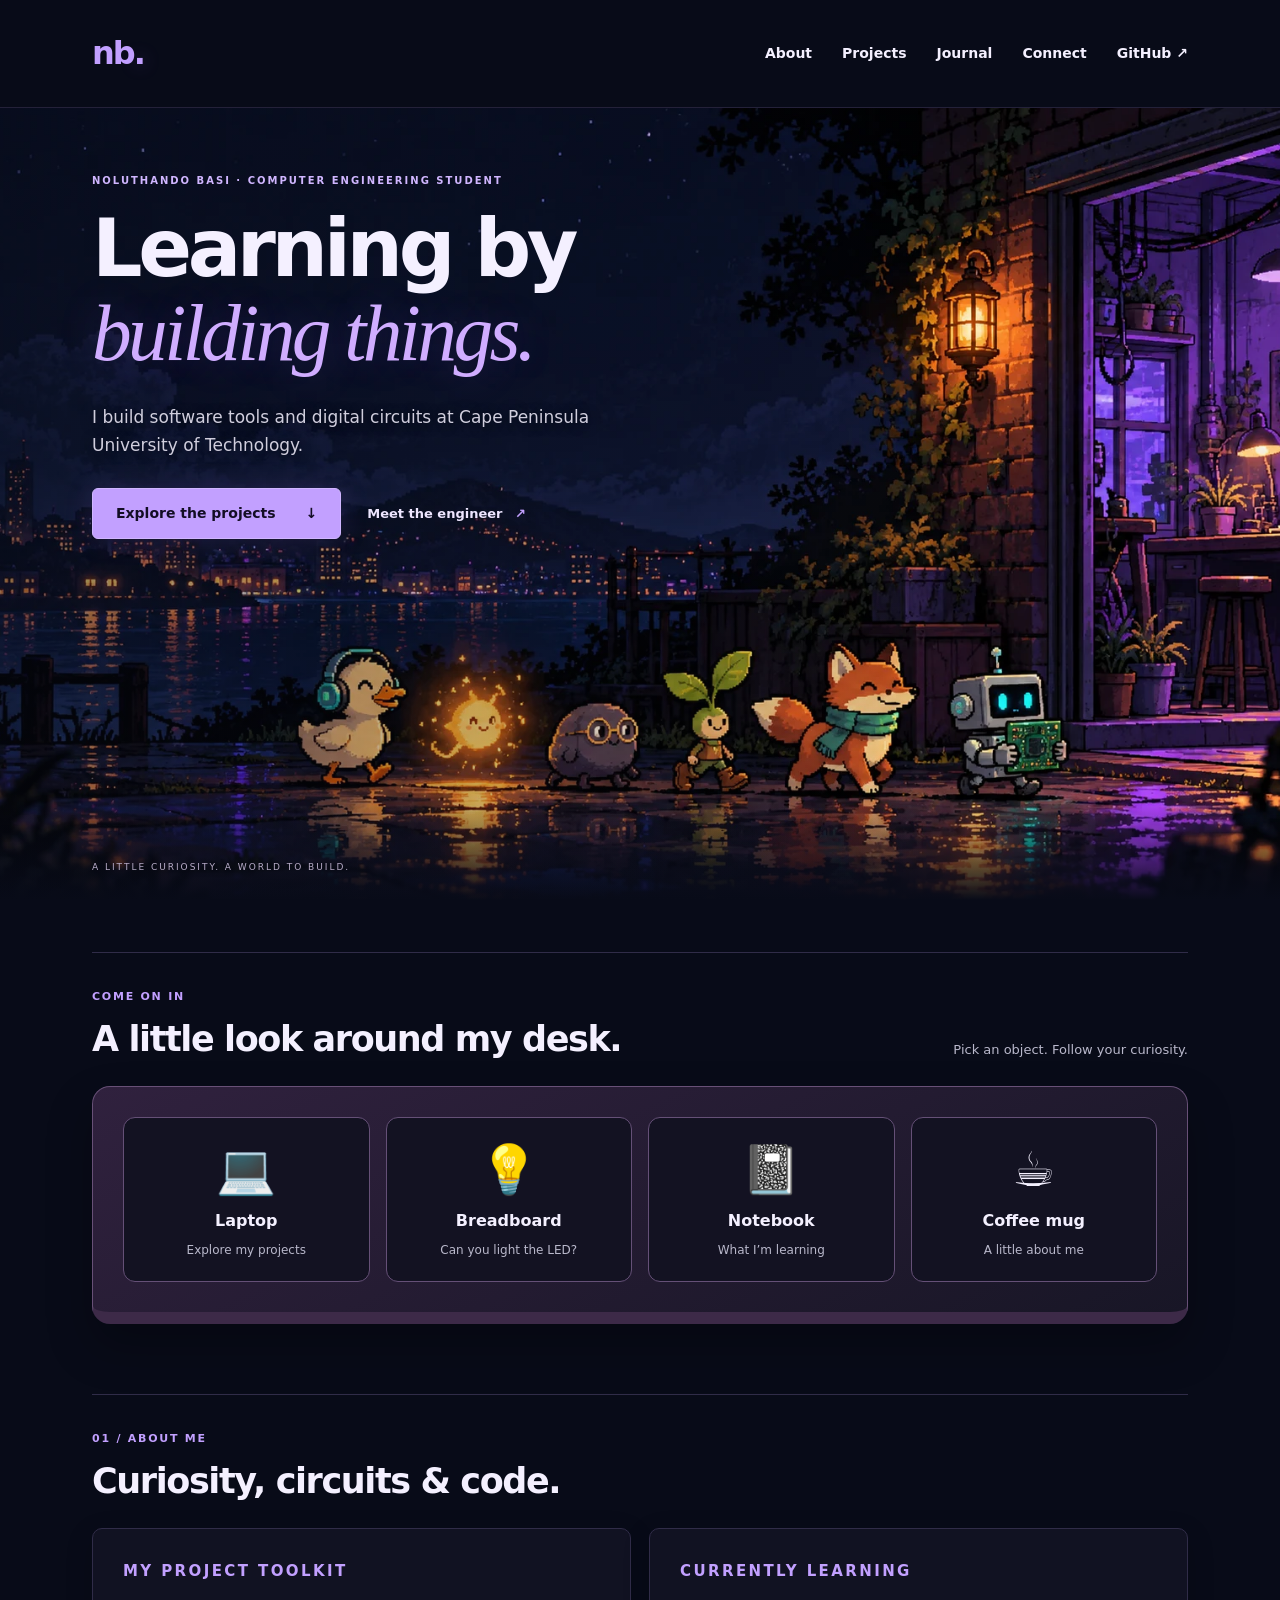
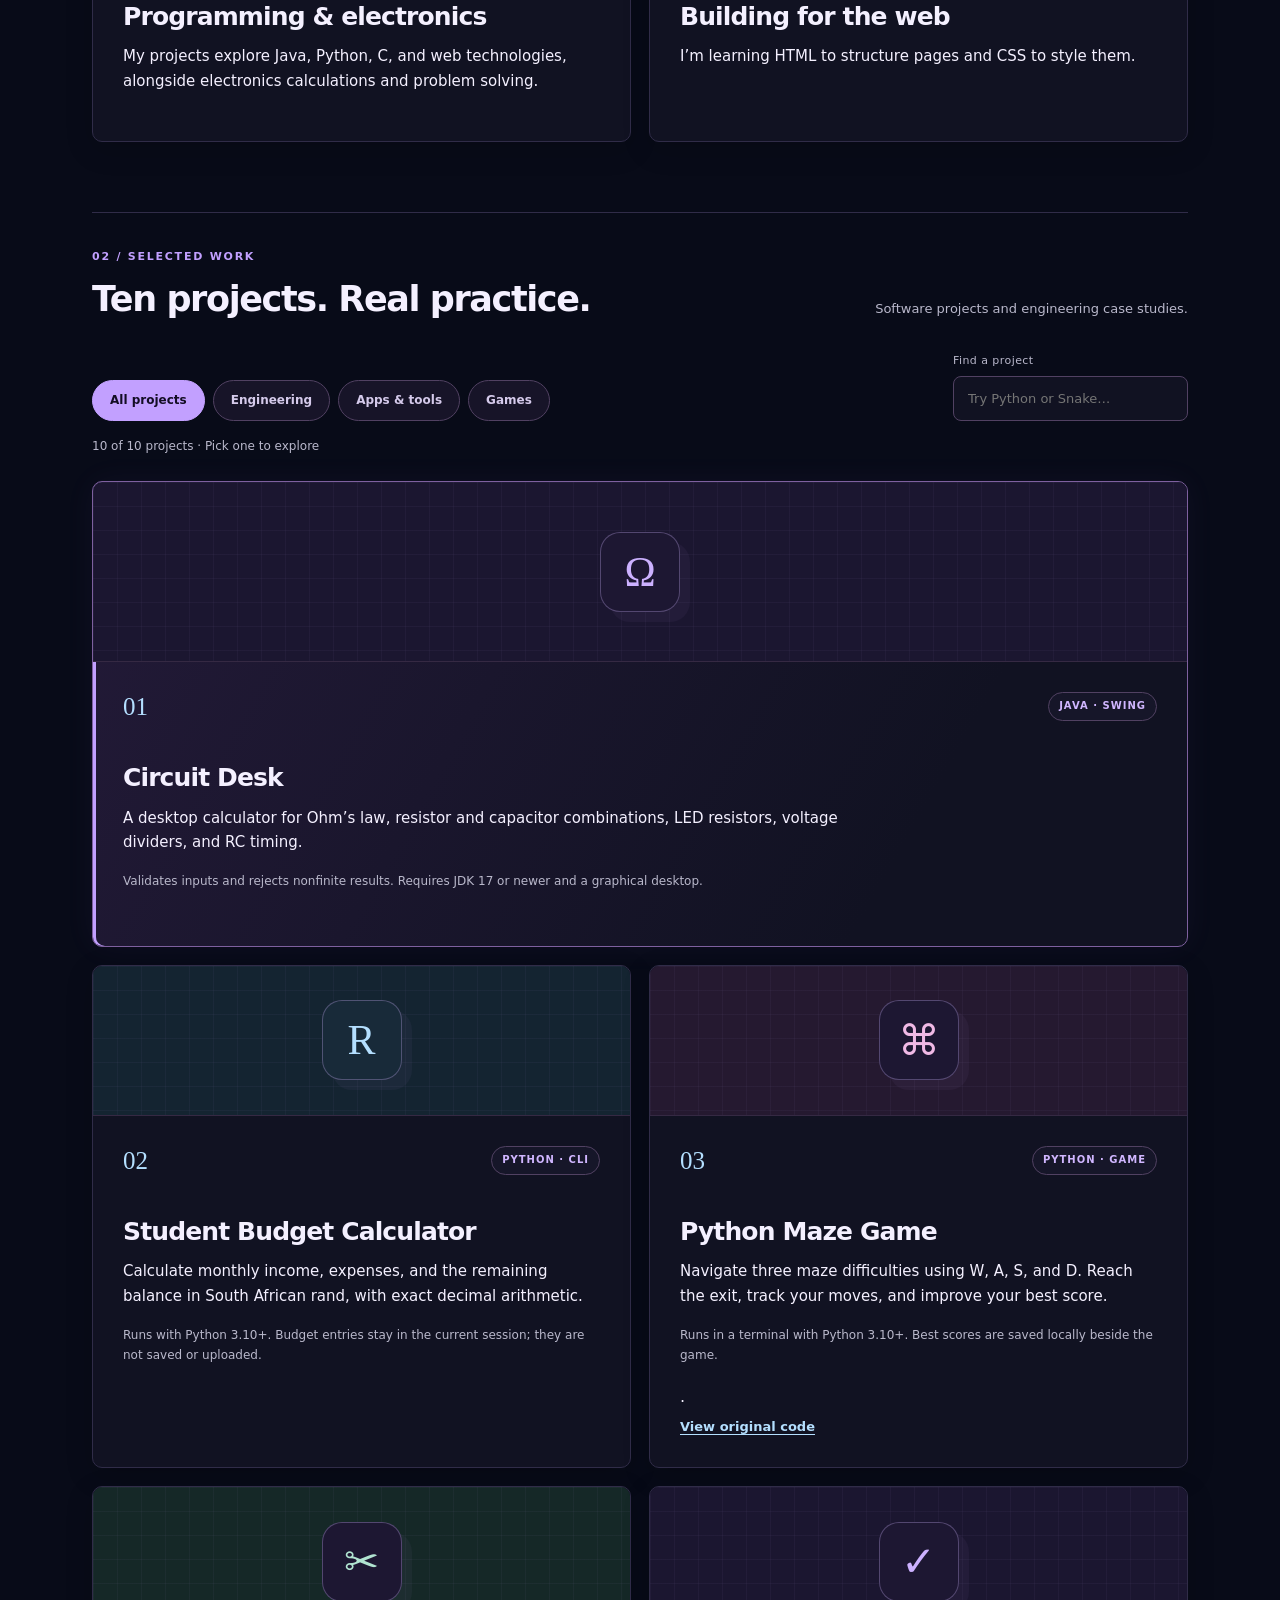
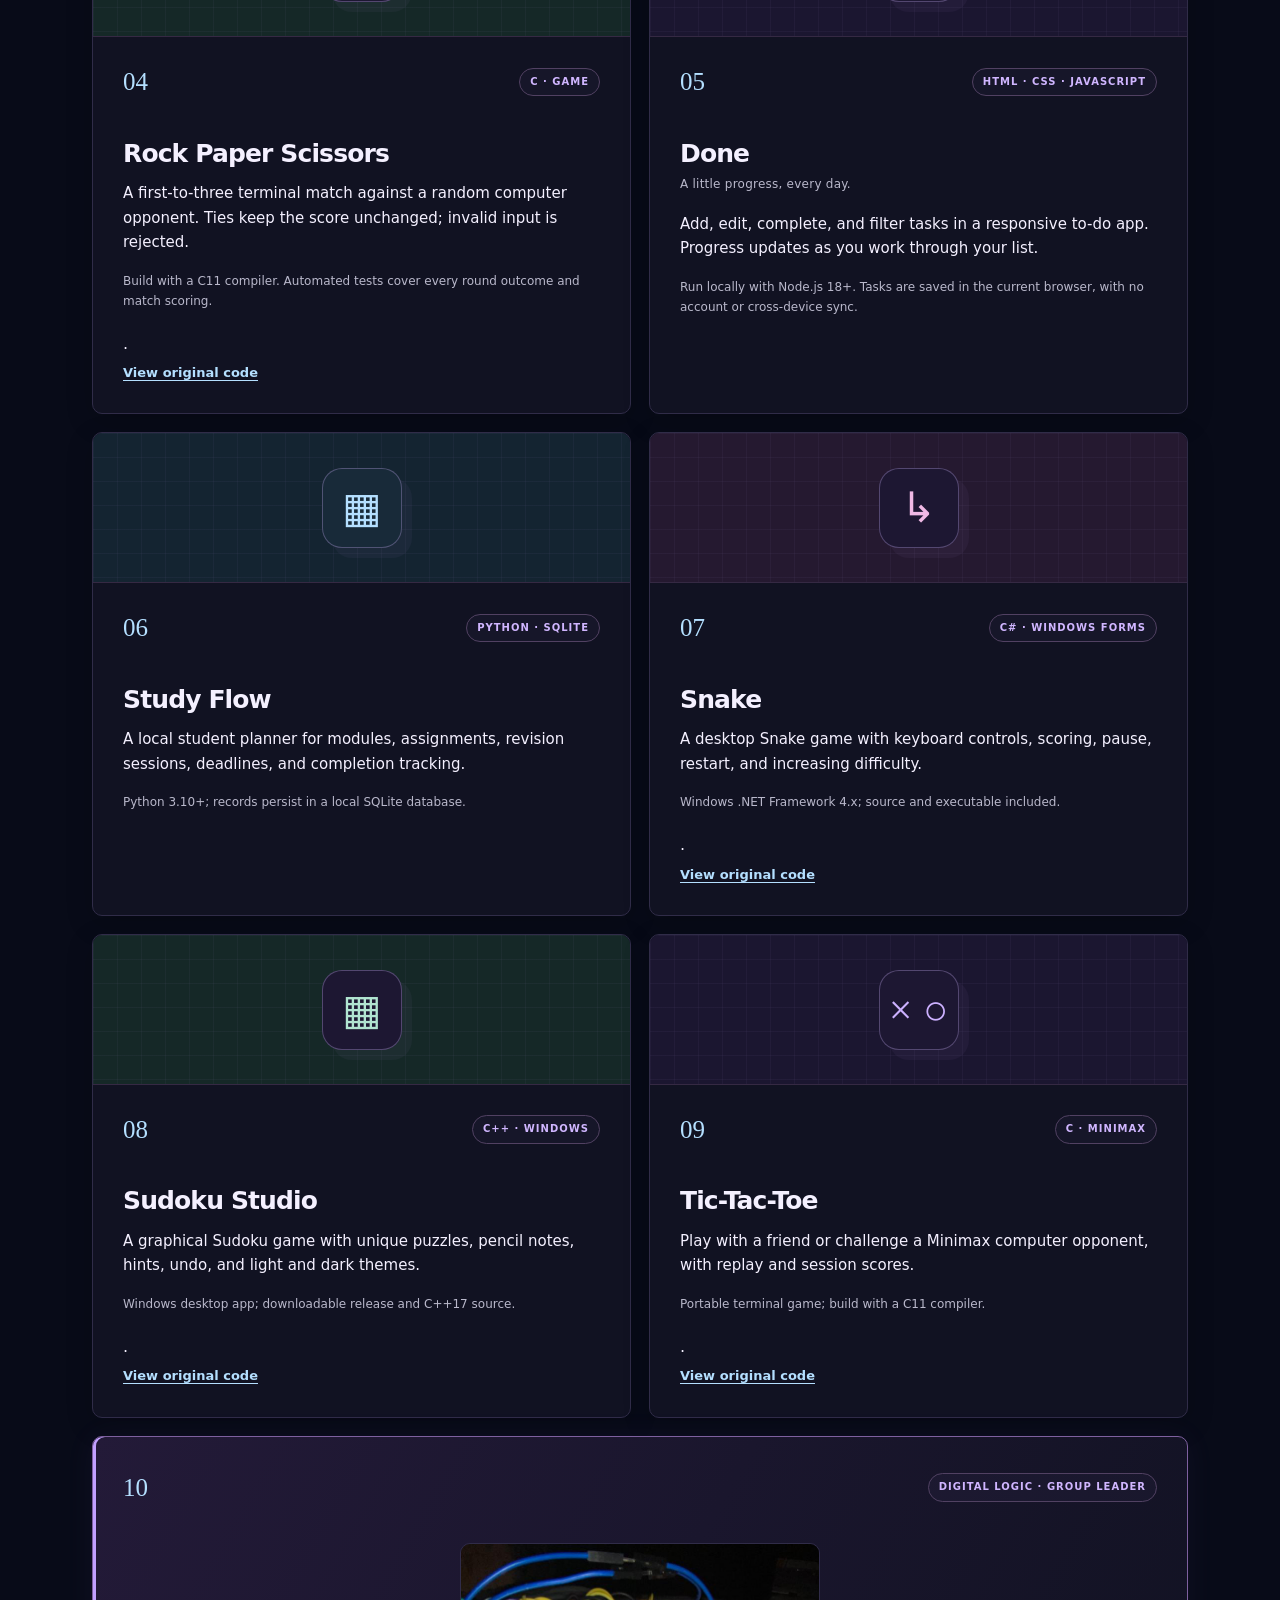
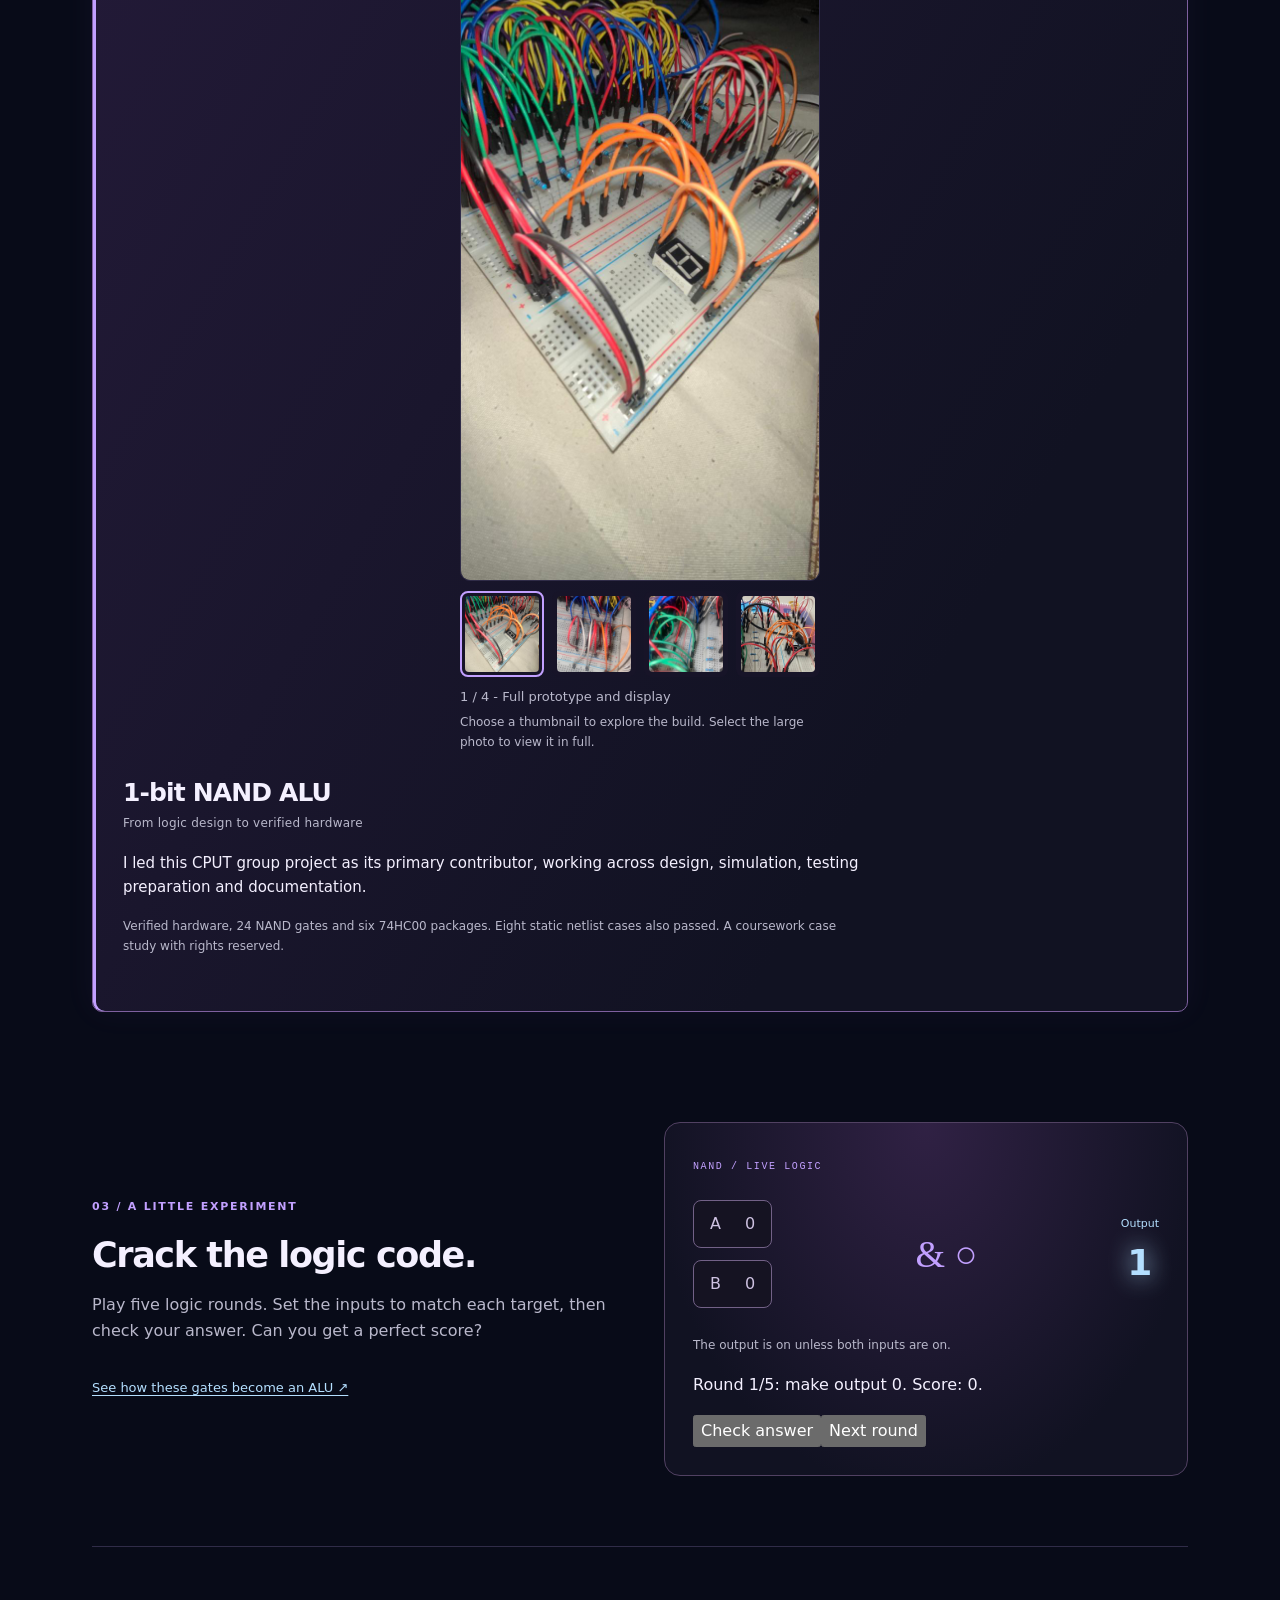
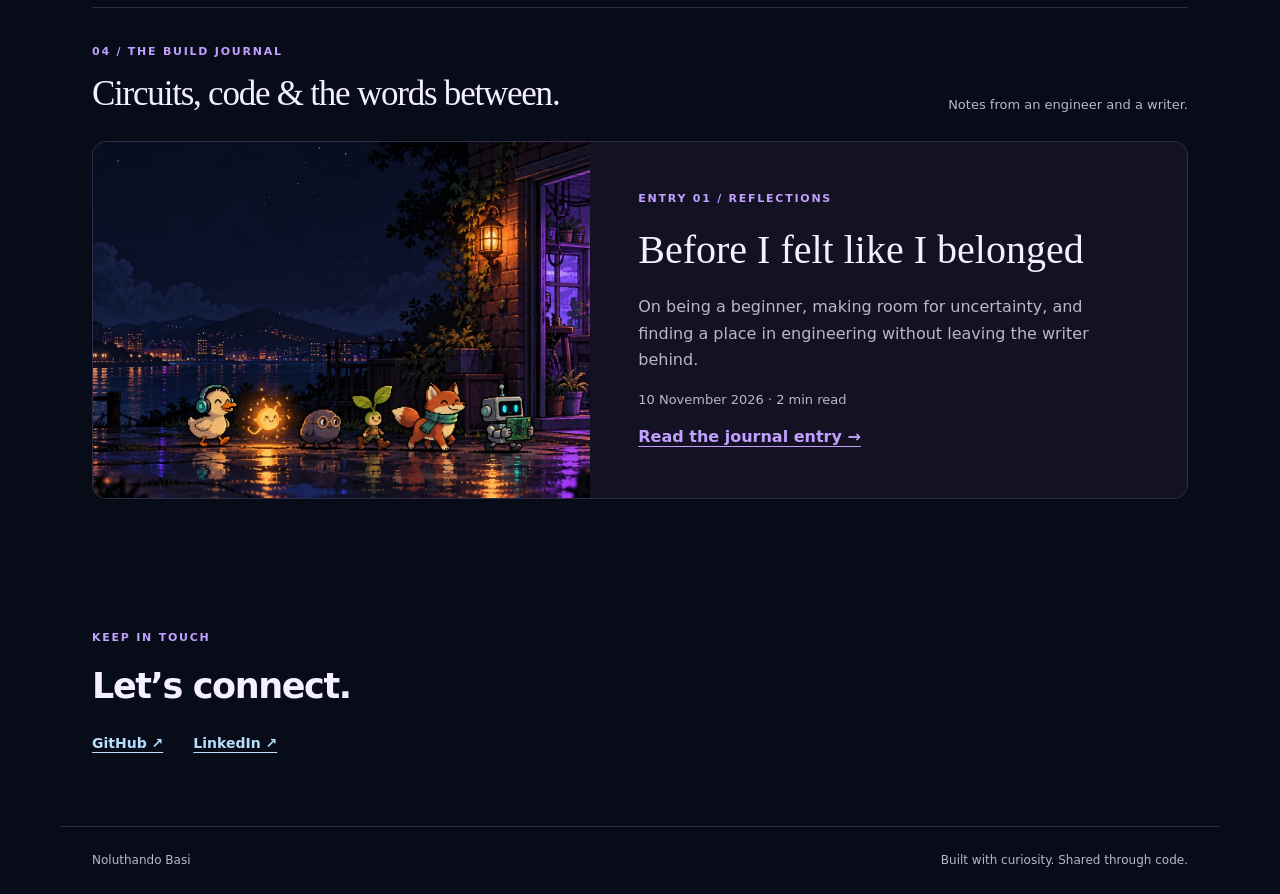
==== index.html @ d43827c0 "Add Google Search Console verification Added Google site verification meta tag for SEO." ====
<!doctype html>
<html lang="en">
<head>
  <meta name="google-site-verification" content="oSoXep8ZsE5KbeqKewen5kxkmQtbWNRojHRp8FeKR5E" />
  <meta charset="utf-8">
  <meta name="viewport" content="width=device-width, initial-scale=1">
  <meta name="description" content="Explore Noluthando Basi's portfolio: a Computer Engineering student at CPUT building practical software, interactive apps, and thoughtful digital experiences.">
  <title>Noluthando Basi | Software Development &amp; Design</title>
  <link rel="stylesheet" href="styles.css?v=purple-brand-2">
  <link rel="stylesheet" href="home.css?v=pixel-night-1">
  <link rel="stylesheet" href="interactive.css?v=1">
  <script src="interactive.js?v=3" defer></script>
  <meta name="theme-color" content="#080b18">
  <link rel="canonical" href="https://zulubarbie.github.io/">
  <meta property="og:title" content="Noluthando Basi | Software Development &amp; Design">
  <meta property="og:description" content="Computer Engineering student at CPUT exploring software development and design through practical apps and interactive projects.">
  <meta property="og:type" content="website">
  <meta property="og:url" content="https://zulubarbie.github.io/">
  <style>nav{flex-wrap:wrap;justify-content:flex-end}.masthead{gap:20px}@media(max-width:640px){nav{gap:12px;font-size:12px}}</style>
<link rel="icon" type="image/svg+xml" href="/favicon.svg?v=purple-2">
<link rel="stylesheet" href="gallery.css?v=1">
<script src="gallery.js?v=1" defer></script>
  <style>
    #project-results .card { position: relative; }
    #project-results h3 .project-link { position: static; display: inline; color: inherit; font: inherit; text-decoration: none; margin: 0; padding: 0; }
    #project-results .project-link::after { content: ""; position: absolute; inset: 0; z-index: 1; }
    #project-results .project-link:focus-visible::after { outline: 3px solid currentColor; outline-offset: -3px; }
    #project-results .card :is(button, a:not(.project-link)) { position: relative; z-index: 2; }
  </style>
  <link rel="stylesheet" href="journal.css?v=1">
  <link rel="stylesheet" href="desk.css?v=1">
  <script src="desk.js?v=2" defer></script>
</head>
<body class="night-home">
  <a class="skip-link" href="#projects">Skip to projects</a>
  <header class="wrap masthead">
    <a class="wordmark" href="./" aria-label="Noluthando Basi, home">nb<span>.</span></a>
    <nav aria-label="Main navigation"><a href="#about">About</a><a href="#projects">Projects</a><a href="#journal">Journal</a><a href="#contact">Connect</a><a href="https://github.com/ZuluBarbie">GitHub ↗</a></nav>
  </header>
  <main class="wrap">
    <section class="intro" aria-labelledby="intro-title">
      <img class="night-scene" src="assets/night-workshop.webp" alt="" fetchpriority="high" width="1672" height="941">
      <div class="intro-copy">
      <p class="eyebrow">NOLUTHANDO BASI · COMPUTER ENGINEERING STUDENT</p>
      <h1 id="intro-title">Learning by<br><em>building things.</em></h1>
      <p class="lead">I build software tools and digital circuits at Cape Peninsula University of Technology.</p>
      <div class="intro-actions"><a class="button" href="#projects">Explore the projects <span aria-hidden="true">↓</span></a><a class="journey-link" href="#about">Meet the engineer <span aria-hidden="true">↗</span></a></div>
      </div>
      <span class="scene-caption" aria-hidden="true">A LITTLE CURIOSITY. A WORLD TO BUILD.</span>
    </section>
    <section id="engineer-desk" class="desk-section" aria-labelledby="desk-title" hidden>
      <div class="section-heading"><div><p class="eyebrow">COME ON IN</p><h2 id="desk-title">A little look around my desk.</h2></div><p>Pick an object. Follow your curiosity.</p></div>
      <div class="desk-top">
        <a class="desk-object" href="#projects"><span class="desk-icon" aria-hidden="true">💻</span><strong>Laptop</strong><small>Explore my projects</small></a>
        <button class="desk-object" type="button" data-desk-panel="desk-circuit" aria-controls="desk-circuit" aria-expanded="false"><span class="desk-icon" aria-hidden="true">💡</span><strong>Breadboard</strong><small>Can you light the LED?</small></button>
        <button class="desk-object" type="button" data-desk-panel="desk-notebook" aria-controls="desk-notebook" aria-expanded="false"><span class="desk-icon" aria-hidden="true">📓</span><strong>Notebook</strong><small>What I’m learning</small></button>
        <button class="desk-object" type="button" data-desk-panel="desk-coffee" aria-controls="desk-coffee" aria-expanded="false"><span class="desk-icon" aria-hidden="true">☕</span><strong>Coffee mug</strong><small>A little about me</small></button>
      </div>
      <section class="desk-panel" id="desk-circuit" aria-labelledby="circuit-title" hidden>
        <button class="desk-close" type="button" aria-label="Close circuit challenge">Close</button><h3 id="circuit-title" tabindex="-1">One small circuit. One bright moment.</h3>
        <p id="led-mission" role="status"></p><p>Simplified series circuit: supply → switch → resistor → LED → ground. Five missions, different voltages, one goal: find the right current.</p>
        <div class="desk-controls"><label>Resistor<select id="led-resistor"><option value="none">No resistor</option><option value="100">100 Ω</option><option value="220">220 Ω</option><option value="330">330 Ω</option><option value="470">470 Ω</option><option value="680">680 Ω</option><option value="1000">1000 Ω</option></select></label><label>LED direction<select id="led-direction"><option value="reverse">Cathode (−) towards +5 V</option><option value="forward">Anode (+) towards +5 V</option></select></label><button type="button" id="led-power" aria-pressed="false">Switch: open</button><button type="button" id="led-reset">Reset</button><button type="button" id="led-next">Next mission →</button></div>
        <p><span class="led-indicator" id="desk-led" aria-hidden="true"></span><strong id="led-status">LED off</strong></p><p class="desk-result" id="led-feedback" role="status"></p>
      </section>
      <section class="desk-panel" id="desk-notebook" aria-labelledby="notebook-title" hidden><button class="desk-close" type="button" aria-label="Close notebook">Close</button><h3 id="notebook-title" tabindex="-1">An open notebook.</h3><p>Currently learning: building for the web.</p><ul><li>HTML — giving a page its structure.</li><li>CSS — shaping how it looks and feels.</li></ul><p>I’m also making room to write about the learning itself.</p><a href="journal.html">Open my build journal →</a></section>
      <section class="desk-panel" id="desk-coffee" aria-labelledby="coffee-title" hidden><button class="desk-close" type="button" aria-label="Close coffee mug facts">Close</button><h3 id="coffee-title" tabindex="-1">While the coffee’s warm…</h3><p id="desk-fact" role="status"></p><button type="button" id="desk-another-fact">Another little fact</button></section>
    </section>
    <!-- About: update these paragraphs as your learning journey grows. -->
    <section id="about" class="contact" aria-labelledby="about-title">
      <div class="section-heading"><div><p class="eyebrow">01 / ABOUT ME</p><h2 id="about-title">Curiosity, circuits &amp; code.</h2></div></div>
      <div class="project-grid">
        <article class="card"><p class="eyebrow">MY PROJECT TOOLKIT</p><h3>Programming &amp; electronics</h3><p>My projects explore Java, Python, C, and web technologies, alongside electronics calculations and problem solving.</p></article>
        <article class="card"><p class="eyebrow">CURRENTLY LEARNING</p><h3>Building for the web</h3><p>I’m learning HTML to structure pages and CSS to style them.</p></article>
      </div>
    </section>
    <section id="projects" aria-labelledby="projects-title">
      <div class="section-heading"><div><p class="eyebrow">02 / SELECTED WORK</p><h2 id="projects-title">Ten projects. Real practice.</h2></div><p>Software projects and engineering case studies.</p></div>
      <div class="project-tools" hidden>
        <div class="filters" role="group" aria-label="Filter projects">
          <button type="button" data-filter="all" aria-pressed="true">All projects</button>
          <button type="button" data-filter="engineering" aria-pressed="false">Engineering</button>
          <button type="button" data-filter="apps" aria-pressed="false">Apps &amp; tools</button>
          <button type="button" data-filter="games" aria-pressed="false">Games</button>
        </div>
        <label class="project-search">Find a project<input type="search" placeholder="Try Python or Snake…" aria-controls="project-results"></label>
      </div>
      <p class="result-count" role="status" hidden></p>
      <div class="project-grid" id="project-results">
        <article class="card featured">
          <div class="card-top"><span class="number">01</span><span class="tag">JAVA · SWING</span></div>
          <h3><a class="project-link" href="https://github.com/ZuluBarbie/electronic-component-calculator">Circuit Desk</a></h3>
          <p>A desktop calculator for Ohm’s law, resistor and capacitor combinations, LED resistors, voltage dividers, and RC timing.</p>
          <p class="detail">Validates inputs and rejects nonfinite results. Requires JDK 17 or newer and a graphical desktop.</p>
          
        </article>
        <article class="card">
          <div class="card-top"><span class="number">02</span><span class="tag">PYTHON · CLI</span></div>
          <h3><a class="project-link" href="https://github.com/ZuluBarbie/student-budget-calculator">Student Budget Calculator</a></h3>
          <p>Calculate monthly income, expenses, and the remaining balance in South African rand, with exact decimal arithmetic.</p>
          <p class="detail">Runs with Python 3.10+. Budget entries stay in the current session; they are not saved or uploaded.</p>
          
        </article>
        <article class="card">
          <div class="card-top"><span class="number">03</span><span class="tag">PYTHON · GAME</span></div>
          <h3><a class="project-link" href="games/maze.html">Python Maze Game</a></h3>
          <p>Navigate three maze difficulties using W, A, S, and D. Reach the exit, track your moves, and improve your best score.</p>
          <p class="detail">Runs in a terminal with Python 3.10+. Best scores are saved locally beside the game.</p>
           &middot; <a href="https://github.com/ZuluBarbie/Practice" aria-label="View original code for Python Maze Game">View original code</a>
        </article>
        <article class="card">
          <div class="card-top"><span class="number">04</span><span class="tag">C · GAME</span></div>
          <h3><a class="project-link" href="games/rps.html">Rock Paper Scissors</a></h3>
          <p>A first-to-three terminal match against a random computer opponent. Ties keep the score unchanged; invalid input is rejected.</p>
          <p class="detail">Build with a C11 compiler. Automated tests cover every round outcome and match scoring.</p>
           &middot; <a href="https://github.com/ZuluBarbie/rock_paper_scissors_C" aria-label="View original code for Rock Paper Scissors">View original code</a>
        </article>
        <article class="card">
          <div class="card-top"><span class="number">05</span><span class="tag">HTML · CSS · JAVASCRIPT</span></div>
          <h3><a class="project-link" href="https://github.com/ZuluBarbie/todo-list">Done</a></h3><p class="subtitle">A little progress, every day.</p>
          <p>Add, edit, complete, and filter tasks in a responsive to-do app. Progress updates as you work through your list.</p>
          <p class="detail">Run locally with Node.js 18+. Tasks are saved in the current browser, with no account or cross-device sync.</p>
          
        </article>
        <article class="card">
          <div class="card-top"><span class="number">06</span><span class="tag">PYTHON · SQLITE</span></div>
          <h3><a class="project-link" href="https://github.com/ZuluBarbie/study-flow">Study Flow</a></h3><p>A local student planner for modules, assignments, revision sessions, deadlines, and completion tracking.</p><p class="detail">Python 3.10+; records persist in a local SQLite database.</p>
          
        </article>
        <article class="card">
          <div class="card-top"><span class="number">07</span><span class="tag">C# · WINDOWS FORMS</span></div>
          <h3><a class="project-link" href="games/snake.html">Snake</a></h3><p>A desktop Snake game with keyboard controls, scoring, pause, restart, and increasing difficulty.</p><p class="detail">Windows .NET Framework 4.x; source and executable included.</p>
           &middot; <a href="https://github.com/ZuluBarbie/snake-game" aria-label="View original code for Snake">View original code</a>
        </article>
        <article class="card">
          <div class="card-top"><span class="number">08</span><span class="tag">C++ · WINDOWS</span></div>
          <h3><a class="project-link" href="games/sudoku.html">Sudoku Studio</a></h3><p>A graphical Sudoku game with unique puzzles, pencil notes, hints, undo, and light and dark themes.</p><p class="detail">Windows desktop app; downloadable release and C++17 source.</p>
           &middot; <a href="https://github.com/ZuluBarbie/sudoku-studio" aria-label="View original code for Sudoku Studio">View original code</a>
        </article>
        <article class="card">
          <div class="card-top"><span class="number">09</span><span class="tag">C · MINIMAX</span></div>
          <h3><a class="project-link" href="games/tic.html">Tic-Tac-Toe</a></h3><p>Play with a friend or challenge a Minimax computer opponent, with replay and session scores.</p><p class="detail">Portable terminal game; build with a C11 compiler.</p>
           &middot; <a href="https://github.com/ZuluBarbie/tic_tac_toe_C" aria-label="View original code for Tic-Tac-Toe">View original code</a>
        </article>
        <article class="card featured">
          <div class="card-top"><span class="number">10</span><span class="tag">DIGITAL LOGIC · GROUP LEADER</span></div>
          <div class="photo-demo" role="group" aria-label="ALU prototype photo demo">
<a class="demo-full" href="images/alu-demo-overview.jpg" aria-label="Open selected prototype photo at full size"><img class="demo-image" src="images/alu-demo-overview.jpg" alt="Full breadboard assembly with wiring and seven-segment display" width="720" height="1280" loading="lazy"></a>
<div class="demo-thumbs" role="group" aria-label="Choose a prototype photo">
<button type="button" data-gallery-photo="images/alu-demo-overview.jpg" data-caption="1 / 4 - Full prototype and display" aria-label="Show photo 1: Full breadboard assembly with wiring and seven-segment display" aria-pressed="true"><img src="images/alu-demo-overview.jpg" alt="Full breadboard assembly with wiring and seven-segment display" width="720" height="1280" loading="lazy"></button>
<button type="button" data-gallery-photo="images/alu-demo-inputs.jpg" data-caption="2 / 4 - Input switches and push buttons" aria-label="Show photo 2: Close-up of the DIP switch, push buttons and input wiring" aria-pressed="false"><img src="images/alu-demo-inputs.jpg" alt="Close-up of the DIP switch, push buttons and input wiring" width="720" height="1280" loading="lazy"></button>
<button type="button" data-gallery-photo="images/alu-demo-wiring.jpg" data-caption="3 / 4 - Resistors and jumper connections" aria-label="Show photo 3: Close-up of resistor connections and colourful jumper wiring" aria-pressed="false"><img src="images/alu-demo-wiring.jpg" alt="Close-up of resistor connections and colourful jumper wiring" width="720" height="1280" loading="lazy"></button>
<button type="button" data-gallery-photo="images/alu-demo-display.jpg" data-caption="4 / 4 - Display wiring from another angle" aria-label="Show photo 4: Side view of the breadboard, resistor bank and display connections" aria-pressed="false"><img src="images/alu-demo-display.jpg" alt="Side view of the breadboard, resistor bank and display connections" width="720" height="1280" loading="lazy"></button>
</div>
<p class="demo-caption" aria-live="polite">1 / 4 - Full prototype and display</p><p class="demo-hint">Choose a thumbnail to explore the build. Select the large photo to view it in full.</p></div>
          <h3><a class="project-link" href="alu.html">1-bit NAND ALU</a></h3><p class="subtitle">From logic design to verified hardware</p>
          <p>I led this CPUT group project as its primary contributor, working across design, simulation, testing preparation and documentation.</p>
          <p class="detail">Verified hardware, 24 NAND gates and six 74HC00 packages. Eight static netlist cases also passed. A coursework case study with rights reserved.</p>
          
        </article>
      </div>
    </section>
    <section class="logic-lab contact" aria-labelledby="lab-title" hidden>
      <div><p class="eyebrow">03 / A LITTLE EXPERIMENT</p><h2 id="lab-title">Crack the logic code.</h2><p class="lead">Play five logic rounds. Set the inputs to match each target, then check your answer. Can you get a perfect score?</p><a href="alu.html">See how these gates become an ALU ↗</a></div>
      <div class="gate-panel"><p class="gate-label">NAND / LIVE LOGIC</p><div class="gate-circuit"><div class="gate-inputs"><button type="button" data-input="a" aria-pressed="false">A <span>0</span></button><button type="button" data-input="b" aria-pressed="false">B <span>0</span></button></div><span class="gate-symbol" aria-hidden="true">&amp; ○</span><output class="gate-output" aria-live="polite" aria-atomic="true">Output <strong>1</strong></output></div><p class="gate-explanation">The output is on unless both inputs are on.</p><p id="logic-mission" role="status"></p><button type="button" id="logic-check">Check answer</button><button type="button" id="logic-next">Next round</button></div>
    </section>
    <section id="journal" class="journal-section" aria-labelledby="journal-title">
      <div class="section-heading"><div><p class="eyebrow">04 / THE BUILD JOURNAL</p><h2 id="journal-title" class="journal-heading">Circuits, code &amp; the words between.</h2></div><p>Notes from an engineer and a writer.</p></div>
      <article class="journal-feature">
        <figure class="journal-cover"><img src="assets/night-workshop.webp" alt="" width="1672" height="941" loading="lazy"></figure>
        <div class="journal-copy"><p class="eyebrow">ENTRY 01 / REFLECTIONS</p><h3>Before I felt like I belonged</h3><p>On being a beginner, making room for uncertainty, and finding a place in engineering without leaving the writer behind.</p><p class="journal-meta"><time datetime="2026-11-10">10 November 2026</time> · 2 min read</p><a href="journal.html#finding-my-place">Read the journal entry →</a></div>
      </article>
    </section>
    <section id="contact" class="contact" aria-labelledby="contact-title"><p class="eyebrow">KEEP IN TOUCH</p><h2 id="contact-title">Let’s connect.</h2><div class="contact-links"><a href="https://github.com/ZuluBarbie">GitHub ↗</a><a href="https://www.linkedin.com/in/noluthandobasi">LinkedIn ↗</a></div></section>
  </main>
  <footer class="wrap"><span>Noluthando Basi</span><span>Built with curiosity. Shared through code.</span></footer>
</body>
</html>
---- styles.css ----
:root{color-scheme:dark;--ink:#eef5f5;--muted:#a7b7bd;--paper:#080c12;--line:#263840;--accent:#b4ff39;--cyan:#54e5ff}
*{box-sizing:border-box}
html{scroll-behavior:smooth;scroll-padding-top:2rem}
body{margin:0;background:var(--paper);color:var(--ink);font-family:system-ui,-apple-system,BlinkMacSystemFont,"Segoe UI",sans-serif;line-height:1.65}
a{color:inherit;text-underline-offset:.25em}a:hover{text-decoration-thickness:2px}a:focus-visible{outline:3px solid #927022;outline-offset:5px;border-radius:2px}
.wrap{max-width:1160px;margin:auto;padding-inline:32px}
.masthead{display:flex;justify-content:space-between;align-items:center;padding-block:27px;border-bottom:1px solid var(--line)}
.wordmark{font-size:32px;font-weight:800;letter-spacing:-2px;text-decoration:none}.wordmark span{color:#648947}
nav{display:flex;gap:30px;font-size:14px;font-weight:650}nav a{text-decoration:none}
.skip-link{position:absolute;left:16px;top:-100px;padding:12px;background:white;z-index:2}.skip-link:focus{top:12px}
.intro{padding-block:78px 74px;max-width:810px}.eyebrow{font-size:11px;font-weight:750;letter-spacing:.16em;margin:0 0 18px}
h1{font-size:clamp(42px,7.5vw,88px);letter-spacing:-.065em;line-height:1.05;font-weight:650;margin:0 0 28px}h1 em{font-family:Georgia,serif;font-weight:400;letter-spacing:-.045em}
.lead{font-size:19px;max-width:610px;color:var(--muted);margin-bottom:29px}
.button{display:inline-flex;align-items:center;gap:30px;padding:13px 23px;border-radius:6px;background:var(--ink);color:white;font-size:14px;font-weight:650;text-decoration:none}.button:hover{background:#28564c}
.intro-note{font-size:12px;color:var(--muted);margin-top:22px}
.section-heading{display:flex;align-items:end;justify-content:space-between;gap:24px;border-top:1px solid var(--line);padding-top:35px;margin-bottom:26px}
h2{font-size:clamp(26px,3vw,35px);line-height:1.2;letter-spacing:-.04em;font-weight:600;margin:0}.section-heading .eyebrow{margin-bottom:12px}.section-heading>p{font-size:13px;color:var(--muted);margin:0}
.project-grid{display:grid;grid-template-columns:repeat(2,minmax(0,1fr));gap:18px}
.card{padding:30px;border:1px solid var(--line);border-radius:10px;background:#fffef8;display:flex;flex-direction:column;align-items:start}.card.featured{grid-column:1/-1;background:var(--ink);color:#f8f9ef}
.card-top{display:flex;align-items:center;justify-content:space-between;gap:20px;width:100%;margin-bottom:35px}.number{font-family:Georgia,serif;font-size:25px;color:var(--muted)}
.tag{font-size:10px;letter-spacing:.1em;font-weight:650;padding:5px 10px;border:1px solid var(--line);border-radius:30px}.featured .number,.featured .detail{color:#c0d4ca}.featured .tag{border-color:#4c7165;color:#cfe6ba}
.card h3{font-size:25px;font-weight:600;line-height:1.25;letter-spacing:-.035em;margin:0 0 12px}.card p{margin:0 0 17px;max-width:740px;font-size:15px}
.card .subtitle{font-size:12px;letter-spacing:.02em;margin-top:-6px;color:var(--muted)}.featured .subtitle{color:#c0d4ca}
.card .detail{font-size:12px;color:var(--muted);margin-bottom:24px}.featured .detail{color:#c0d4ca}
.card>a{font-weight:700;font-size:13px;margin-top:auto;display:flex;gap:20px;align-items:center}.featured>a{color:var(--accent)}
.contact{padding-block:70px}.contact-links{display:flex;gap:30px;margin-top:25px;font-weight:650;font-size:14px}
footer{display:flex;justify-content:space-between;gap:20px;border-top:1px solid var(--line);padding-block:24px;color:var(--muted);font-size:12px}
@media(max-width:640px){.wrap{padding-inline:22px}.masthead{padding-block:20px}.intro{padding-block:52px}.lead{font-size:17px}.section-heading{display:block}.section-heading>p{margin-top:18px}.project-grid{grid-template-columns:1fr}.card{padding:25px}.card.featured{grid-column:auto}.card-top{margin-bottom:26px}footer{flex-direction:column;gap:4px}.contact{padding-block:48px}}
@media(prefers-reduced-motion:reduce){html{scroll-behavior:auto}}
/* Neon accents on a dark canvas; body text stays neutral for readability. */
body{background:radial-gradient(ellipse at 85% 5%,#12303980,transparent 38%),var(--paper)}
::selection{background:var(--accent);color:#080c12}
a:focus-visible{outline-color:var(--cyan)}
.wordmark span,.eyebrow{color:var(--accent)}
.wordmark span{text-shadow:0 0 18px #b4ff3970}
nav a:hover,.contact-links a:hover{color:var(--accent)}
h1 em{color:var(--accent);text-shadow:0 0 36px #b4ff3926}
.button{background:var(--accent);color:#080c12;border:1px solid var(--accent);box-shadow:0 0 28px #b4ff3924}
.button:hover{background:#caff72;box-shadow:0 0 35px #b4ff3940}
.skip-link{background:var(--accent);color:#080c12}
.card{background:#101820;border-color:var(--line);box-shadow:0 8px 28px #00000026}
.card:hover{border-color:#518b92}
.card.featured{background:linear-gradient(120deg,#10272c,#101820 75%);color:var(--ink);border-color:#398491;box-shadow:inset 3px 0 var(--cyan),0 0 32px #54e5ff0d}
.number,.featured .number{color:var(--cyan)}
.tag,.featured .tag{border-color:#36565e;color:var(--cyan);background:#54e5ff08}
.card .subtitle,.featured .subtitle,.card .detail,.featured .detail{color:var(--muted)}
.card>a,.featured>a,.contact-links a{color:var(--cyan)}
.card>a:hover{color:var(--accent)}
footer{color:var(--muted)}

/* Project photographs */
.project-photo{display:block;width:100%;height:260px;object-fit:cover;object-position:center 55%;border-radius:6px;margin:0 0 24px}
.build-gallery{display:grid;grid-template-columns:repeat(2,minmax(0,1fr));gap:24px;margin-top:28px}
.build-gallery figure{margin:0;min-width:0;background:#101820;border:1px solid var(--line);border-radius:10px;overflow:hidden}
.build-gallery a{display:block}.build-gallery img{display:block;width:100%;height:480px;object-fit:contain;background:#080c12}
.build-gallery figcaption{padding:18px 20px;color:var(--muted);font-size:14px;line-height:1.6}
.photo-note{font-size:13px;margin-top:22px}
@media(max-width:640px){.build-gallery{grid-template-columns:1fr}.build-gallery img{height:auto;max-height:560px;object-fit:contain}.project-photo{height:230px}}

/* Brand colours shared by the homepage and case study. */
.wordmark{color:#c2a0ff}.wordmark span{color:#e0cfff;text-shadow:0 0 18px #aa72ff70}
---- home.css ----
/* Homepage-only night palette; project case-study styles remain independent. */
.night-home{--paper:#080b18;--ink:#f4f0ff;--muted:#b9b8cb;--line:#302c48;--accent:#c2a0ff;--cyan:#b4dfff;background:var(--paper)}
.night-home .masthead{max-width:none;padding-inline:max(32px,calc((100% - 1096px)/2));background:#080b18;border-color:#242139}
.night-home .wordmark span{color:var(--accent);text-shadow:0 0 18px #aa72ff70}
.night-home .intro{isolation:isolate;position:relative;max-width:none;min-height:760px;height:min(850px,calc(100svh - 108px));margin-inline:calc(50% - 50vw);padding:65px max(32px,calc((100vw - 1096px)/2)) 260px;overflow:hidden;background:#080b18}
.night-scene{position:absolute;z-index:-2;inset:0;width:100%;height:100%;object-fit:cover;object-position:center bottom}
.intro::before{content:"";position:absolute;z-index:-1;inset:0;background:linear-gradient(90deg,#080b186b,transparent 75%),linear-gradient(0deg,#080b18,transparent 12%)}
.intro-copy{max-width:650px}
.night-home .intro .eyebrow{color:#d0b6ff;font-size:10px;letter-spacing:.2em}
.night-home h1{font-size:clamp(46px,6.2vw,80px);font-weight:650;letter-spacing:-.055em}
.night-home h1 em{color:#d0adff;text-shadow:0 0 40px #9b61ff35}
.night-home .intro .lead{color:#d0cedd;max-width:550px;font-size:17px;text-shadow:0 2px 12px #080b18}
.intro-actions{display:flex;align-items:center;gap:26px;flex-wrap:wrap}
.night-home .button{background:#c2a0ff;border-color:#d0b6ff;box-shadow:0 0 28px #aa72ff26;color:#130d24}
.night-home .button:hover{background:#dac5ff;box-shadow:0 0 35px #aa72ff40}
.journey-link{font-size:13px;font-weight:650;text-decoration:none;color:#eee6ff}
.journey-link span{margin-left:8px;color:#c2a0ff}
.night-home .intro-note{color:#bab8cf}
.scene-caption{position:absolute;bottom:25px;left:max(32px,calc((100vw - 1096px)/2));color:#b9adc9;font-size:9px;letter-spacing:.22em}
.night-home .card{background:#111222;border-color:#302c48}
.night-home .card:hover{border-color:#9474bc}
.night-home .card.featured{background:linear-gradient(120deg,#231a38,#111222 75%);border-color:#7e609f;box-shadow:inset 3px 0 #c2a0ff,0 0 32px #aa72ff0d}
.night-home .tag,.night-home .featured .tag{background:#c2a0ff08;border-color:#514162;color:#d0b6ff}
.night-home .skip-link{color:#130d24}
@media(min-width:1600px){.night-home .intro{height:850px}}
@media(max-width:760px){.night-home .intro{height:auto;min-height:830px;padding:50px 24px 330px}.intro-copy{max-width:570px}.night-scene{height:auto;min-height:360px;top:auto;bottom:0;object-fit:cover;object-position:70% bottom}.intro::before{background:linear-gradient(180deg,#080b18 0%,#080b18 48%,transparent 74%,#080b18 100%)}.night-home .intro .lead{font-size:16px}.night-home .intro .eyebrow{font-size:9px;letter-spacing:.12em}.scene-caption{left:24px;bottom:18px;font-size:8px}.night-home .masthead{padding-inline:24px}.intro-actions{gap:18px}.night-home h1{font-size:clamp(44px,9vw,64px)}}
@media(max-width:380px){.night-home .intro{min-height:870px}.night-home .masthead{gap:12px}nav{gap:10px;font-size:11px}}
---- interactive.css ----
[hidden]{display:none!important}
button,input{font:inherit}button{cursor:pointer}button:focus-visible,input:focus-visible{outline:3px solid var(--cyan);outline-offset:4px}
.project-tools{display:flex;align-items:end;justify-content:space-between;gap:24px;margin:32px 0 16px}.filters{display:flex;flex-wrap:wrap;gap:8px}.filters button,.preview-button{border:1px solid #514162;background:#171428;color:#d5caeb;border-radius:24px;padding:10px 17px;font-size:12px;font-weight:650}.filters button[aria-pressed=true]{background:#c2a0ff;color:#130d24;border-color:#c2a0ff}.filters button:hover{border-color:#d0b6ff}
.project-search{display:grid;gap:6px;color:var(--muted);font-size:11px;letter-spacing:.04em}.project-search input{width:235px;max-width:100%;border:1px solid #514162;background:#111222;color:var(--ink);padding:11px 14px;border-radius:8px;font-size:13px}.result-count{color:var(--muted);font-size:12px;margin-bottom:24px}
#project-results .card{position:relative;overflow:hidden;transition:transform .25s,border-color .25s,box-shadow .25s}#project-results .card:hover{transform:translateY(-5px);box-shadow:0 14px 44px #0005}#project-results .card::after{content:"";pointer-events:none;position:absolute;inset:0;opacity:0;background:radial-gradient(260px circle at var(--glow-x,50%) var(--glow-y,50%),#c2a0ff14,transparent 80%);transition:opacity .25s}#project-results .card:hover::after{opacity:1}
.project-art{width:calc(100% + 60px);height:150px;margin:-30px -30px 24px;display:grid;place-items:center;background-color:#1b1630;background-image:linear-gradient(#b497e60c 1px,transparent 1px),linear-gradient(90deg,#b497e60c 1px,transparent 1px);background-size:24px 24px;border-bottom:1px solid #352943;overflow:hidden}.project-art span{display:grid;place-items:center;width:80px;height:80px;border:1px solid #b7a0e259;border-radius:20px;background:#1d1732;box-shadow:10px 10px 0 #b497e60c;color:#ccb1ff;font:42px Georgia,serif;transition:transform .3s}.card:hover .project-art span{transform:rotate(-6deg) scale(1.08)}.art-1{background-color:#142431}.art-1 span{color:#b4dfff;background:#182a39}.art-2{background-color:#251930}.art-2 span{color:#f0b9e5}.art-3{background-color:#152827}.art-3 span{color:#b1e4d1}.card.featured .project-art{height:180px}.preview-button{margin-top:20px;border-radius:6px;background:transparent;color:var(--accent);padding:8px 13px}.preview-button:hover{background:#c2a0ff18}
.logic-lab{display:grid;grid-template-columns:1fr 1fr;gap:48px;align-items:center;border-bottom:1px solid var(--line);margin-top:40px}.logic-lab .lead{font-size:16px}.logic-lab a{font-size:13px;color:var(--cyan)}.gate-panel{padding:28px;border:1px solid #514162;border-radius:16px;background:radial-gradient(ellipse at top,#302144,#111222 75%)}.gate-label{font:10px monospace;letter-spacing:.16em;color:#c2a0ff}.gate-circuit{display:flex;align-items:center;justify-content:space-between;gap:12px;margin:28px 0}.gate-inputs{display:grid;gap:12px}.gate-inputs button{display:flex;gap:24px;border:1px solid #726187;border-radius:8px;padding:10px 16px;color:#cec2e2;background:#151322}.gate-inputs button[aria-pressed=true]{background:#c2a0ff;color:#130d24}.gate-symbol{font:38px Georgia;color:#c2a0ff}.gate-output{display:grid;text-align:center;font-size:11px;color:#b4dfff}.gate-output strong{font-size:36px;text-shadow:0 0 25px #b4dfff;border-radius:50%}.gate-output.off{color:#8c849c}.gate-output.off strong{text-shadow:none}.gate-explanation{font-size:12px;color:var(--muted);margin:0}
.project-dialog{background:#141223;color:var(--ink);border:1px solid #80659f;border-radius:16px;padding:42px;max-width:640px;width:calc(100% - 32px);max-height:85svh;box-shadow:0 30px 120px #0009}.project-dialog::backdrop{background:#050510cc;backdrop-filter:blur(8px)}.dialog-close{position:absolute;right:12px;top:10px;width:36px;height:36px;border:0;border-radius:50%;background:#30243f;color:white;font-size:25px}.preview-content h3{font-size:30px;line-height:1.2}.preview-content p{color:var(--muted)}.preview-content a{display:inline-block;margin-top:16px;color:var(--cyan)}.preview-content .card-top{padding-right:20px;margin-bottom:20px}
@keyframes arrive{from{transform:translateY(20px)}to{transform:translateY(0)}}@media(prefers-reduced-motion:no-preference){.card.in-view{animation:arrive .55s ease-out}}@media(prefers-reduced-motion:reduce){#project-results .card,.project-art span{transition:none}#project-results .card:hover,.card:hover .project-art span{transform:none}}
@media(max-width:760px){.project-tools{align-items:stretch;flex-direction:column;gap:18px}.project-search input{width:100%}.logic-lab{grid-template-columns:1fr;gap:20px}.filters button{padding:9px 13px}.project-dialog{padding:38px 24px 24px}}@media(max-width:640px){.project-art{width:calc(100% + 50px);margin:-25px -25px 24px}.gate-panel{padding:22px}}
---- gallery.css ----
.photo-demo{min-width:0;width:100%;max-width:360px;margin:0 auto 24px}
.photo-demo .demo-full{display:block;margin:0!important;background:transparent;border:1px solid var(--line);border-radius:10px;overflow:hidden}
.photo-demo .demo-image{display:block;width:100%;height:auto}
.photo-demo .demo-thumbs{display:grid;grid-template-columns:repeat(4,minmax(0,1fr));gap:8px;margin-top:10px}
.photo-demo .demo-thumbs button{display:block;min-width:0;padding:3px;border:2px solid transparent;border-radius:8px;background:#171428;cursor:pointer}
.photo-demo .demo-thumbs button[aria-pressed=true]{border-color:#c2a0ff}
.photo-demo .demo-thumbs button:focus-visible{outline:3px solid #b4dfff;outline-offset:3px}
.photo-demo .demo-thumbs img{display:block;width:100%;height:76px;object-fit:cover;border-radius:4px}
.photo-demo .demo-caption{font-size:13px;line-height:1.5;color:var(--muted);margin:10px 0 0}
.photo-demo .demo-hint{font-size:12px;color:var(--muted);margin:6px 0 0}
@media(max-width:640px){.photo-demo .demo-thumbs img{height:64px}}
---- journal.css ----
.journal-section{padding-block:60px}.journal-heading{font-family:Georgia,serif;font-weight:400;letter-spacing:-.035em}.journal-feature{display:grid;grid-template-columns:1fr 1.2fr;border:1px solid var(--line);border-radius:14px;overflow:hidden;background:#131222}.journal-cover{margin:0;background:#201a30}.journal-cover img{display:block;width:100%;height:100%;min-height:300px;object-fit:cover}.journal-copy{padding:clamp(24px,4vw,48px)}.journal-copy h3{font:400 clamp(28px,4vw,40px)/1.2 Georgia,serif;margin:0 0 20px}.journal-copy p{color:var(--muted)}.journal-copy .eyebrow{color:var(--accent)}.journal-copy a{color:var(--accent);font-weight:650}.journal-header{padding-block:72px 40px;max-width:760px}.journal-header h1{font-family:Georgia,serif;font-weight:400;font-size:clamp(40px,7vw,70px);letter-spacing:-.045em}.journal-meta{color:var(--muted);font-size:13px}.journal-reading{max-width:700px;margin-inline:auto;padding-block:48px 64px}.journal-reading p{font-family:Georgia,serif;font-size:clamp(18px,2vw,21px);line-height:1.9;color:#ded9eb}.journal-reading h2{font-family:Georgia,serif;margin-top:38px}.journal-reading blockquote{margin:32px 0;padding:8px 0 8px 24px;border-left:3px solid var(--accent)}.journal-reading blockquote p{font-size:clamp(23px,3vw,30px);line-height:1.5;color:var(--ink)}.journal-photo{margin:0}.journal-photo img{display:block;width:100%;max-height:440px;object-fit:cover;border-radius:12px}.journal-photo figcaption{font-size:12px;color:var(--muted);padding-top:10px}.journal-related{border-top:1px solid var(--line);padding-block:28px;margin-top:36px}.journal-related a{color:var(--accent)}.journal-reading .journal-signature{font-style:italic;color:var(--accent)}@media(max-width:640px){.journal-feature{grid-template-columns:1fr}.journal-cover img{height:220px;min-height:0}.journal-header{padding-top:48px}.masthead{flex-wrap:wrap}.journal-section{padding-block:40px}}
---- desk.css ----
.desk-section{padding-top:52px}.desk-top{display:grid;grid-template-columns:repeat(4,minmax(0,1fr));gap:16px;padding:30px;background:linear-gradient(155deg,#30213e,#181626);border:1px solid #685077;border-bottom:12px solid #3d2a48;border-radius:18px;box-shadow:0 22px 45px #0004}.desk-object{font:inherit;text-decoration:none;display:flex;flex-direction:column;align-items:center;justify-content:center;gap:7px;text-align:center;min-height:165px;padding:16px;border:1px solid #655077;border-radius:12px;color:var(--ink);background:#131222;cursor:pointer}.desk-object:hover{background:#292039;border-color:var(--accent)}.desk-object:focus-visible,.desk-panel button:focus-visible,.desk-panel select:focus-visible{outline:3px solid var(--cyan);outline-offset:4px}.desk-icon{font-size:48px;line-height:1.3}.desk-object small{color:var(--muted);font-size:12px}.desk-panel{margin-top:22px;padding:28px;border:1px solid var(--line);border-radius:12px;background:#131222}.desk-panel[hidden]{display:none}.desk-panel h3{font:400 28px Georgia,serif;margin:0 0 12px}.desk-panel p{max-width:700px;color:var(--muted)}.desk-panel button,.desk-panel select{font:inherit;border:1px solid #82649e;border-radius:6px;padding:10px 14px;background:#241b35;color:var(--ink)}.desk-panel button{cursor:pointer}.desk-controls{display:flex;flex-wrap:wrap;gap:16px;align-items:end}.desk-controls label{display:grid;gap:5px}.led-indicator{width:36px;height:36px;background:#55495d;border:2px solid #b6a1c5;border-radius:50%;display:inline-block;vertical-align:middle;margin-right:12px}.led-indicator.lit{background:#c2ff72;box-shadow:0 0 25px #c2ff7290}.desk-result{min-height:3.3em}.desk-panel .desk-close{float:right;font-size:13px;margin-left:12px}.desk-panel ul{color:var(--muted)}@media(max-width:700px){.desk-top{grid-template-columns:repeat(2,minmax(0,1fr));padding:16px;gap:12px}.desk-object{min-height:150px;padding:12px}.desk-panel{padding:20px}}
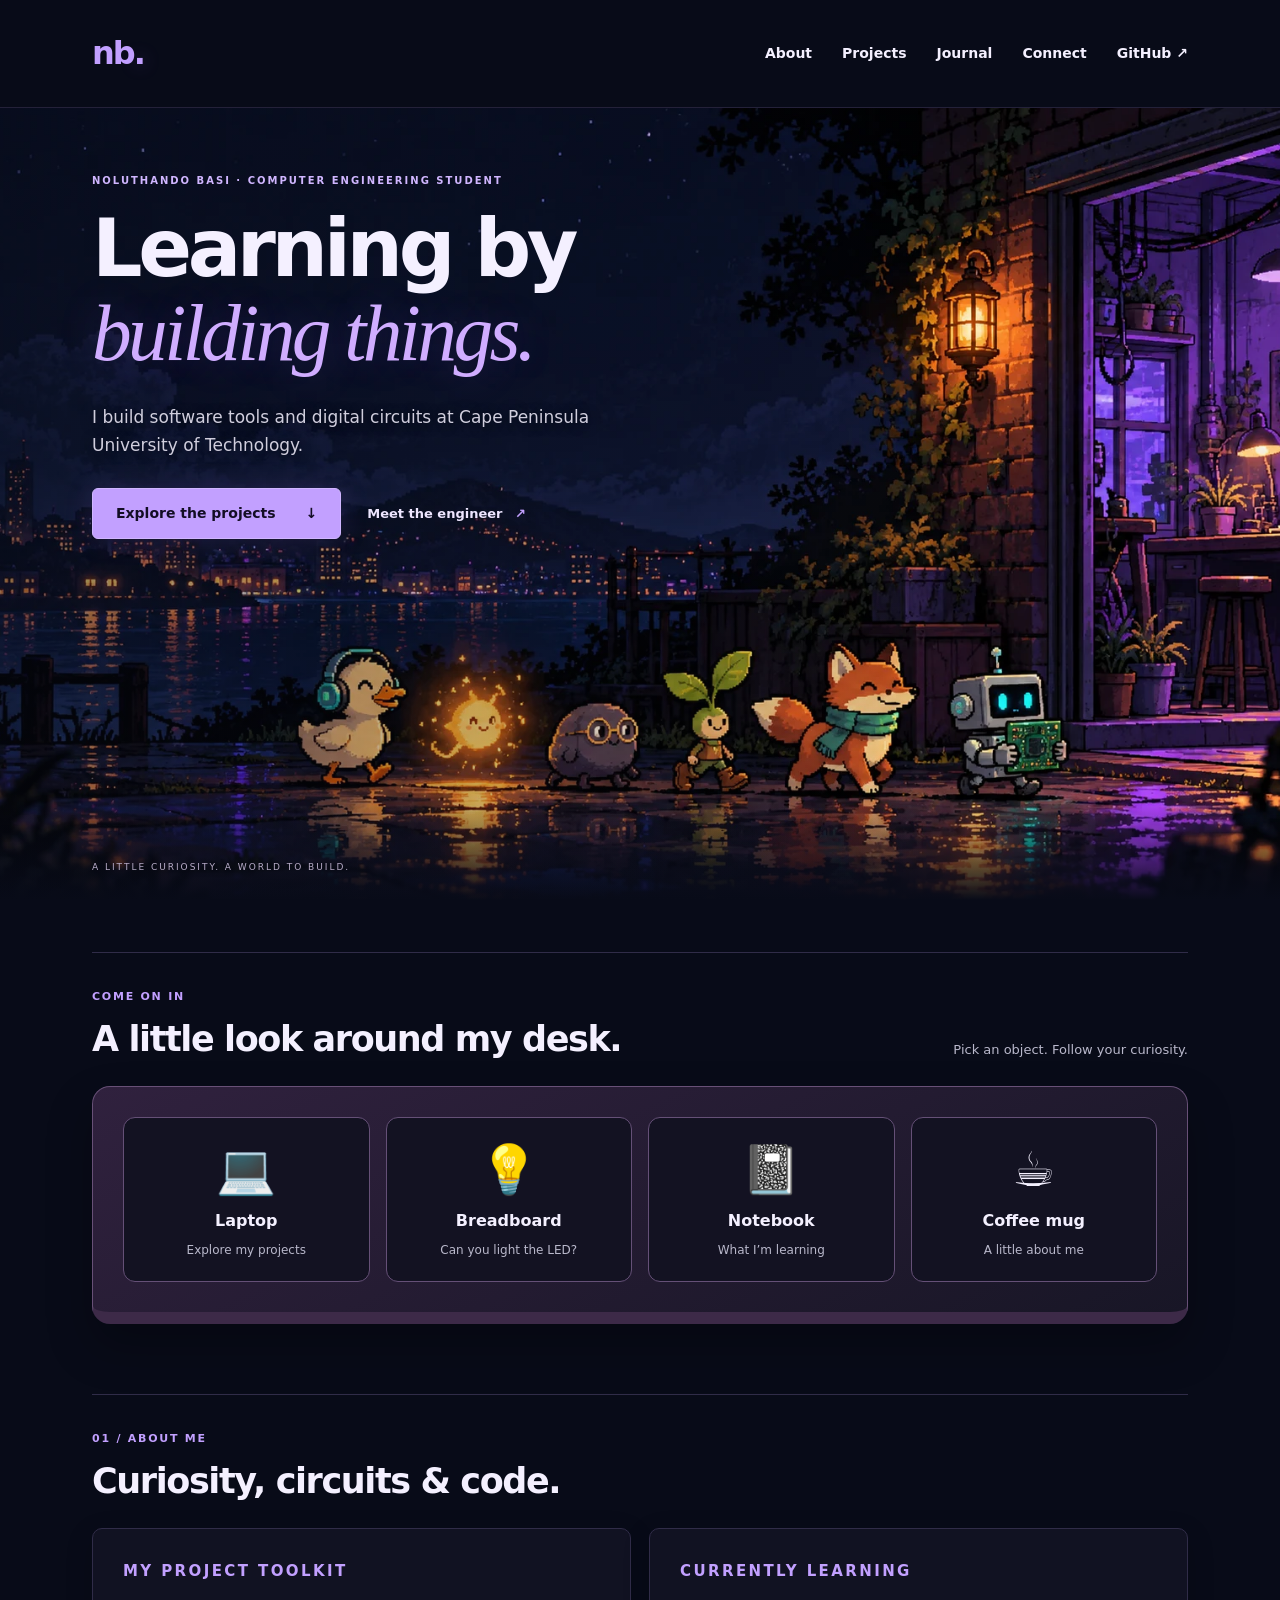
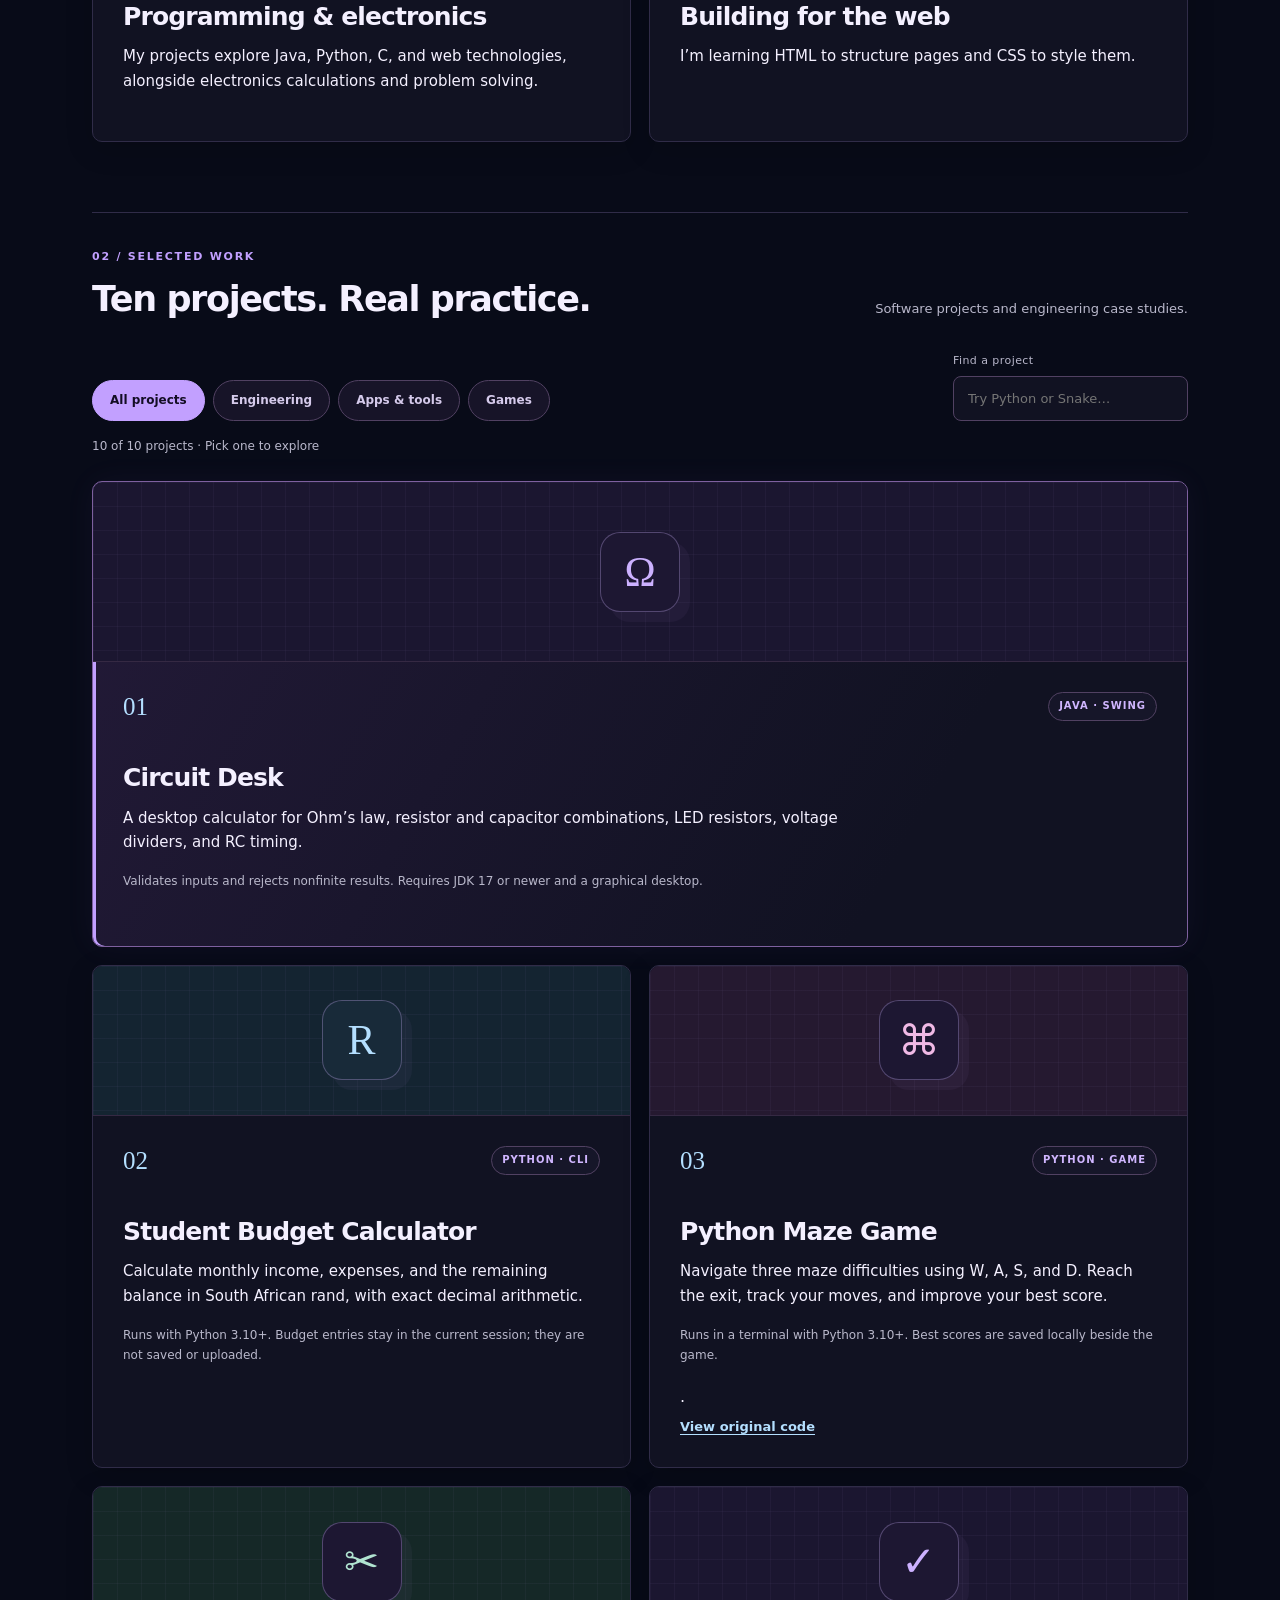
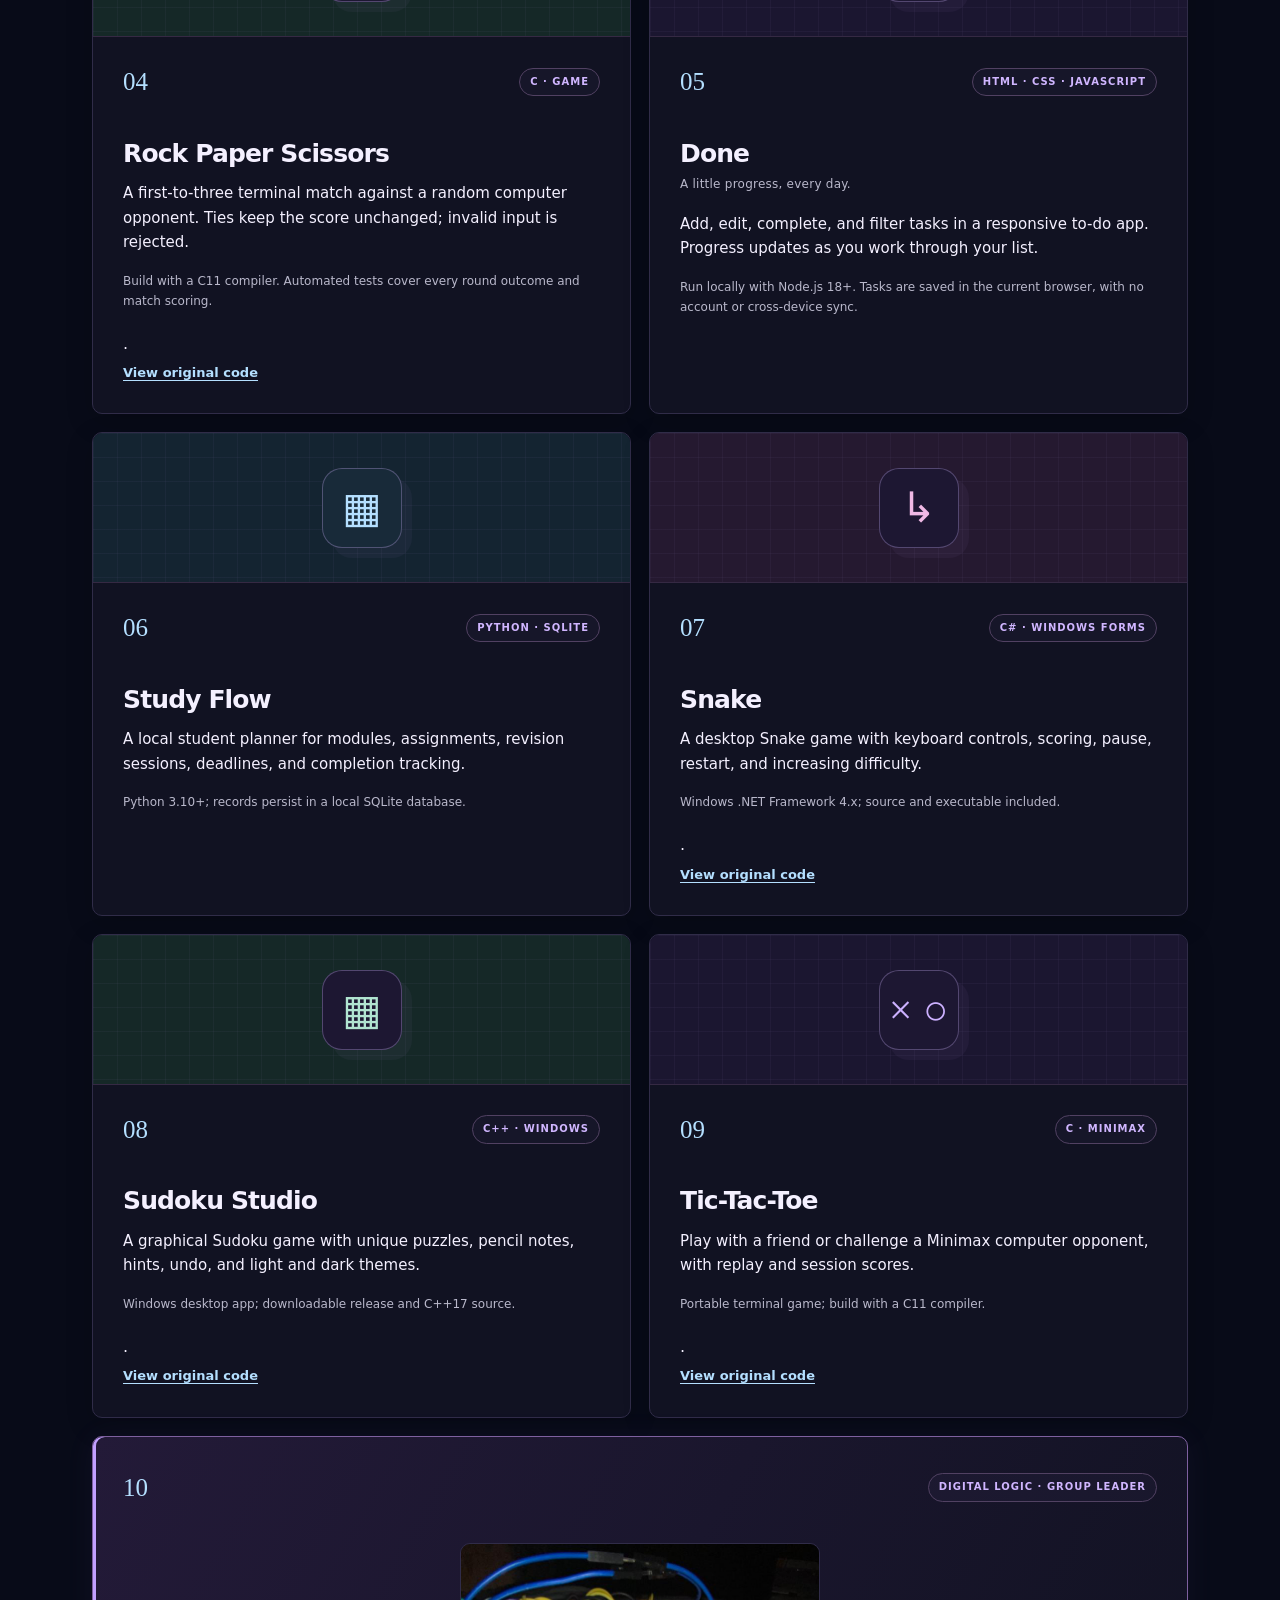
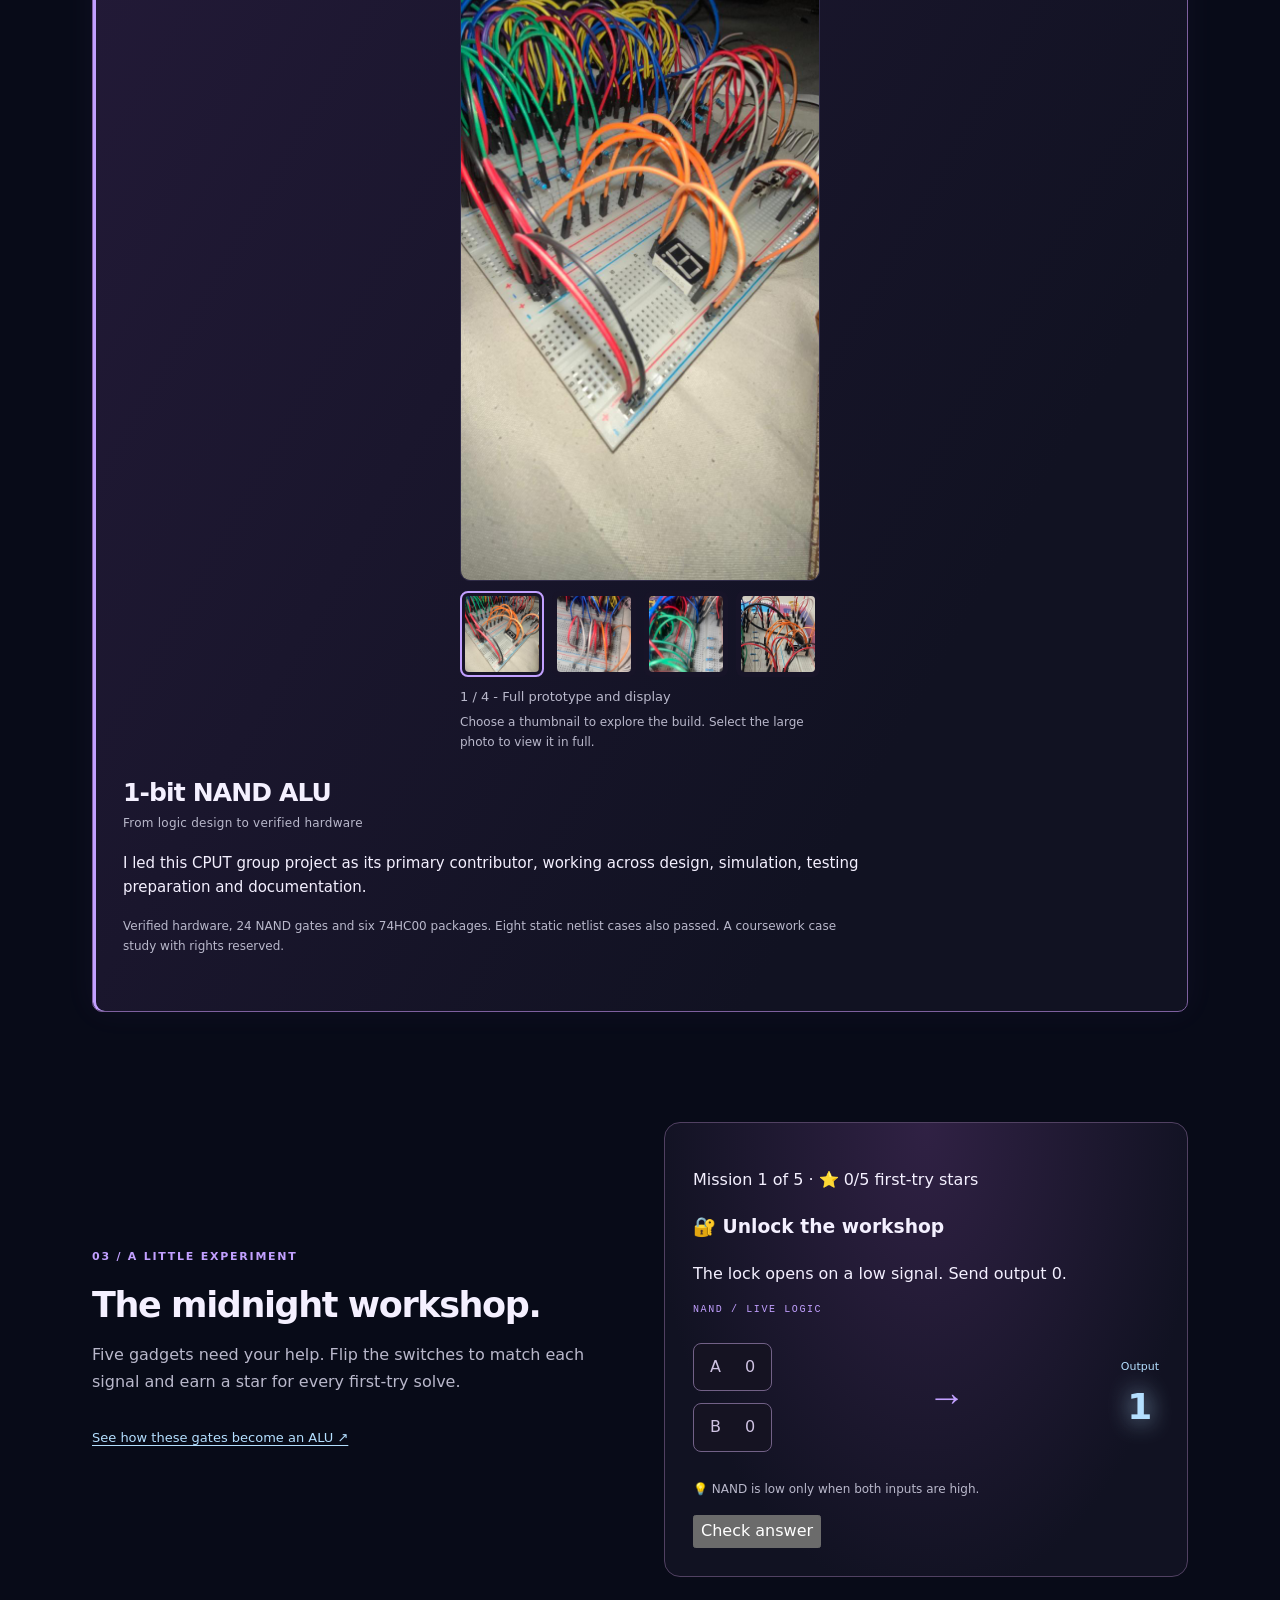
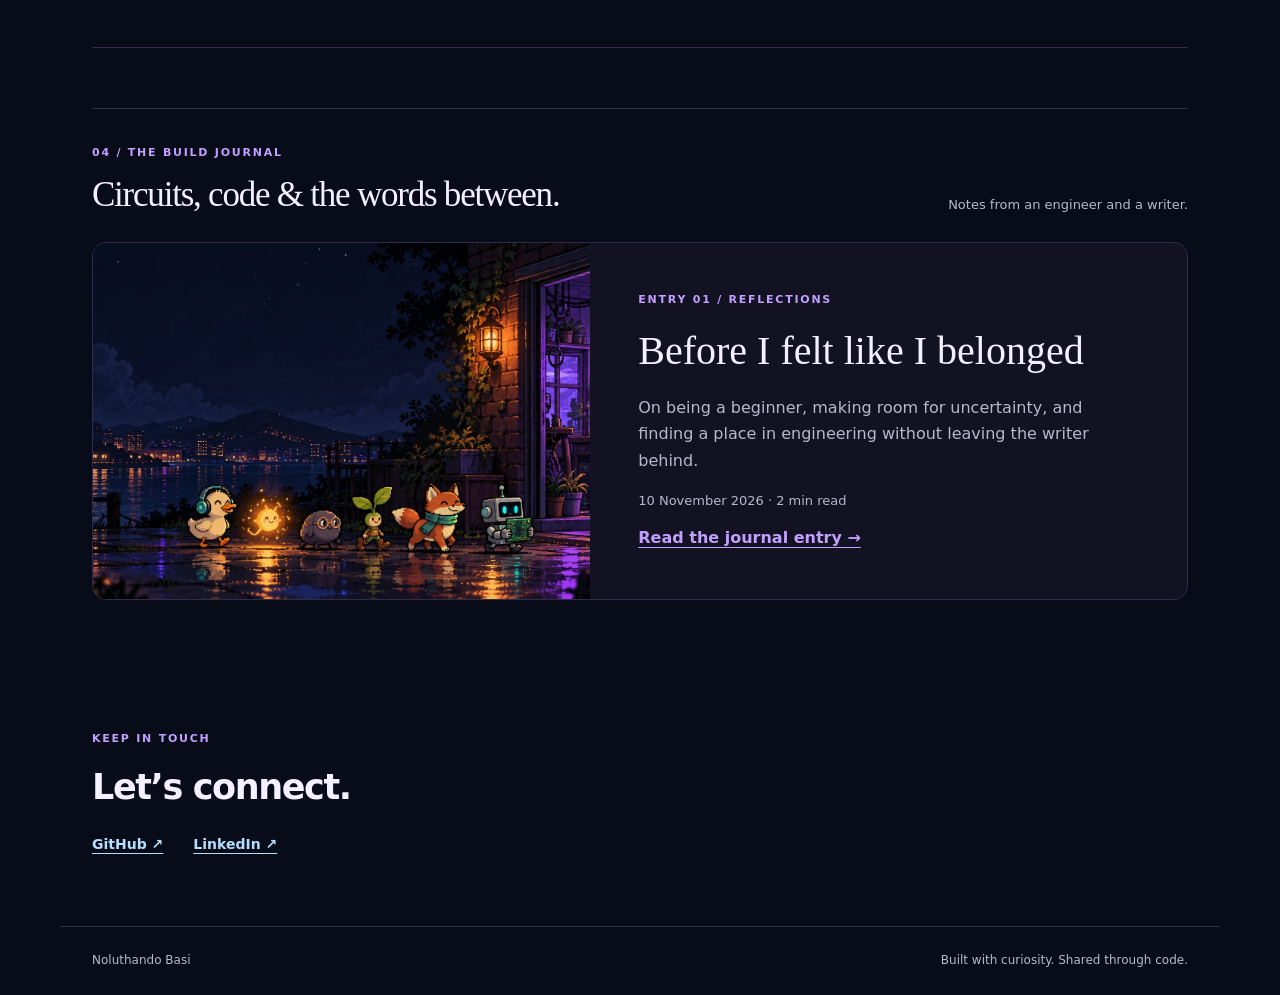
==== commit 481ec746: "Turn logic experiment into a midnight workshop adventure" ====
--- a/index.html
+++ b/index.html
@@ -9,7 +9,7 @@
   <link rel="stylesheet" href="styles.css?v=purple-brand-2">
   <link rel="stylesheet" href="home.css?v=pixel-night-1">
   <link rel="stylesheet" href="interactive.css?v=1">
-  <script src="interactive.js?v=3" defer></script>
+  <script src="interactive.js?v=4" defer></script>
   <meta name="theme-color" content="#080b18">
   <link rel="canonical" href="https://zulubarbie.github.io/">
   <meta property="og:title" content="Noluthando Basi | Software Development &amp; Design">
@@ -29,7 +29,7 @@
   </style>
   <link rel="stylesheet" href="journal.css?v=1">
   <link rel="stylesheet" href="desk.css?v=1">
-  <script src="desk.js?v=2" defer></script>
+  <script src="desk.js?v=4" defer></script>
 </head>
 <body class="night-home">
   <a class="skip-link" href="#projects">Skip to projects</a>
@@ -57,9 +57,9 @@
         <button class="desk-object" type="button" data-desk-panel="desk-coffee" aria-controls="desk-coffee" aria-expanded="false"><span class="desk-icon" aria-hidden="true">☕</span><strong>Coffee mug</strong><small>A little about me</small></button>
       </div>
       <section class="desk-panel" id="desk-circuit" aria-labelledby="circuit-title" hidden>
-        <button class="desk-close" type="button" aria-label="Close circuit challenge">Close</button><h3 id="circuit-title" tabindex="-1">One small circuit. One bright moment.</h3>
-        <p id="led-mission" role="status"></p><p>Simplified series circuit: supply → switch → resistor → LED → ground. Five missions, different voltages, one goal: find the right current.</p>
-        <div class="desk-controls"><label>Resistor<select id="led-resistor"><option value="none">No resistor</option><option value="100">100 Ω</option><option value="220">220 Ω</option><option value="330">330 Ω</option><option value="470">470 Ω</option><option value="680">680 Ω</option><option value="1000">1000 Ω</option></select></label><label>LED direction<select id="led-direction"><option value="reverse">Cathode (−) towards +5 V</option><option value="forward">Anode (+) towards +5 V</option></select></label><button type="button" id="led-power" aria-pressed="false">Switch: open</button><button type="button" id="led-reset">Reset</button><button type="button" id="led-next">Next mission →</button></div>
+        <button class="desk-close" type="button" aria-label="Close circuit challenge">Close</button><h3 id="circuit-title" tabindex="-1">💡 Breadboard Arcade</h3>
+        <p id="led-progress" aria-live="polite"></p><p id="led-mission"></p><p>Simplified series circuit: supply → switch → resistor → LED → ground. Pick a resistor, point the LED the right way, and flip the switch. Hit the target current to earn a ✅.</p>
+        <div class="desk-controls"><label>Resistor<select id="led-resistor"><option value="none">No resistor</option><option value="100">100 Ω</option><option value="220">220 Ω</option><option value="330">330 Ω</option><option value="470">470 Ω</option><option value="680">680 Ω</option><option value="1000">1000 Ω</option></select></label><label>LED direction<select id="led-direction"><option value="reverse">Cathode (−) towards +5 V</option><option value="forward">Anode (+) towards +5 V</option></select></label><button type="button" id="led-power" aria-pressed="false">Switch: open</button><button type="button" id="led-reset">Reset</button><button type="button" id="led-next">➡️ Next mission →</button></div>
         <p><span class="led-indicator" id="desk-led" aria-hidden="true"></span><strong id="led-status">LED off</strong></p><p class="desk-result" id="led-feedback" role="status"></p>
       </section>
       <section class="desk-panel" id="desk-notebook" aria-labelledby="notebook-title" hidden><button class="desk-close" type="button" aria-label="Close notebook">Close</button><h3 id="notebook-title" tabindex="-1">An open notebook.</h3><p>Currently learning: building for the web.</p><ul><li>HTML — giving a page its structure.</li><li>CSS — shaping how it looks and feels.</li></ul><p>I’m also making room to write about the learning itself.</p><a href="journal.html">Open my build journal →</a></section>
@@ -160,8 +160,8 @@
       </div>
     </section>
     <section class="logic-lab contact" aria-labelledby="lab-title" hidden>
-      <div><p class="eyebrow">03 / A LITTLE EXPERIMENT</p><h2 id="lab-title">Crack the logic code.</h2><p class="lead">Play five logic rounds. Set the inputs to match each target, then check your answer. Can you get a perfect score?</p><a href="alu.html">See how these gates become an ALU ↗</a></div>
-      <div class="gate-panel"><p class="gate-label">NAND / LIVE LOGIC</p><div class="gate-circuit"><div class="gate-inputs"><button type="button" data-input="a" aria-pressed="false">A <span>0</span></button><button type="button" data-input="b" aria-pressed="false">B <span>0</span></button></div><span class="gate-symbol" aria-hidden="true">&amp; ○</span><output class="gate-output" aria-live="polite" aria-atomic="true">Output <strong>1</strong></output></div><p class="gate-explanation">The output is on unless both inputs are on.</p><p id="logic-mission" role="status"></p><button type="button" id="logic-check">Check answer</button><button type="button" id="logic-next">Next round</button></div>
+      <div><p class="eyebrow">03 / A LITTLE EXPERIMENT</p><h2 id="lab-title">The midnight workshop.</h2><p class="lead">Five gadgets need your help. Flip the switches to match each signal and earn a star for every first-try solve.</p><a href="alu.html">See how these gates become an ALU ↗</a></div>
+      <div class="gate-panel"><p id="logic-progress"></p><h3 id="logic-title" tabindex="-1"></h3><p id="logic-mission"></p><p class="gate-label">NAND / LIVE LOGIC</p><div class="gate-circuit"><div class="gate-inputs"><button type="button" data-input="a" aria-pressed="false">A <span>0</span></button><button type="button" data-input="b" aria-pressed="false">B <span>0</span></button></div><span class="gate-symbol" aria-hidden="true">→</span><output class="gate-output" aria-live="polite" aria-atomic="true">Output <strong>1</strong></output></div><p class="gate-explanation">The output is on unless both inputs are on.</p><p id="logic-feedback" role="status"></p><button type="button" id="logic-check">Check answer</button><button type="button" id="logic-next" hidden>Next round</button></div>
     </section>
     <section id="journal" class="journal-section" aria-labelledby="journal-title">
       <div class="section-heading"><div><p class="eyebrow">04 / THE BUILD JOURNAL</p><h2 id="journal-title" class="journal-heading">Circuits, code &amp; the words between.</h2></div><p>Notes from an engineer and a writer.</p></div>
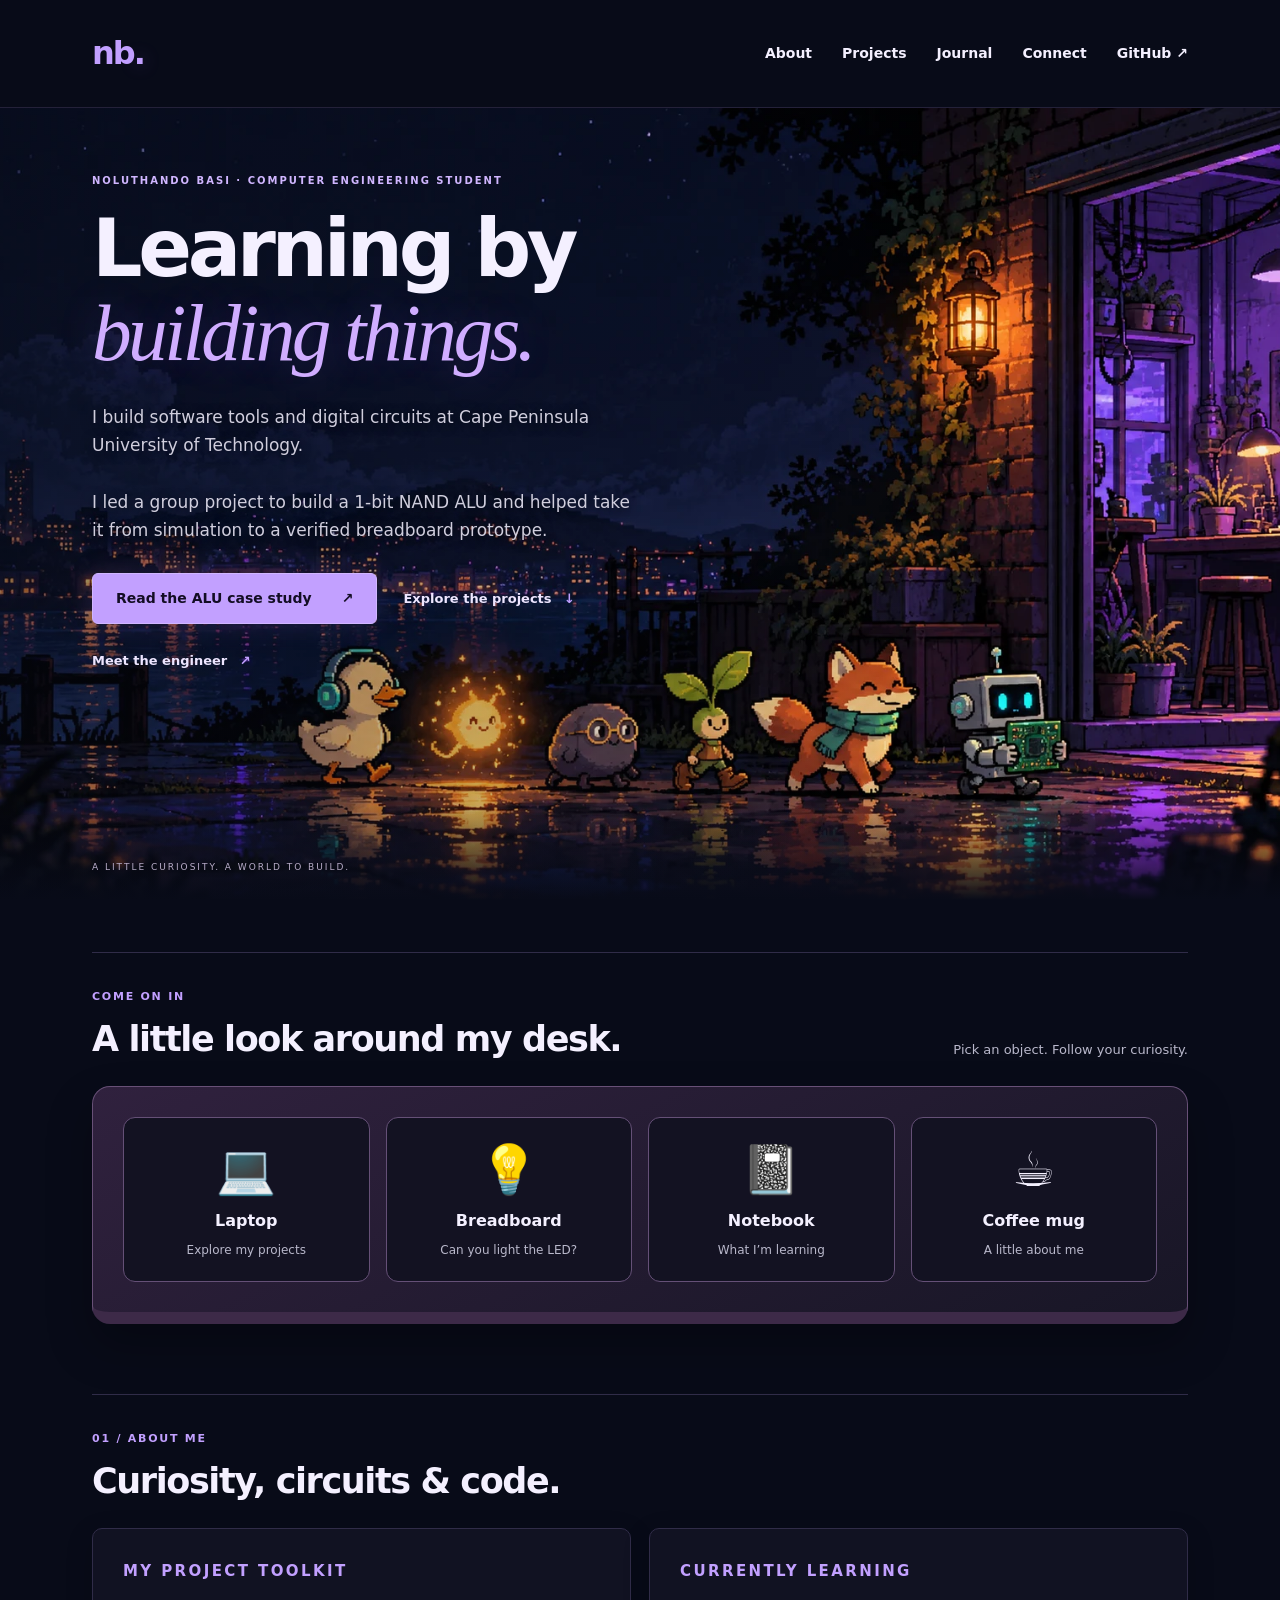
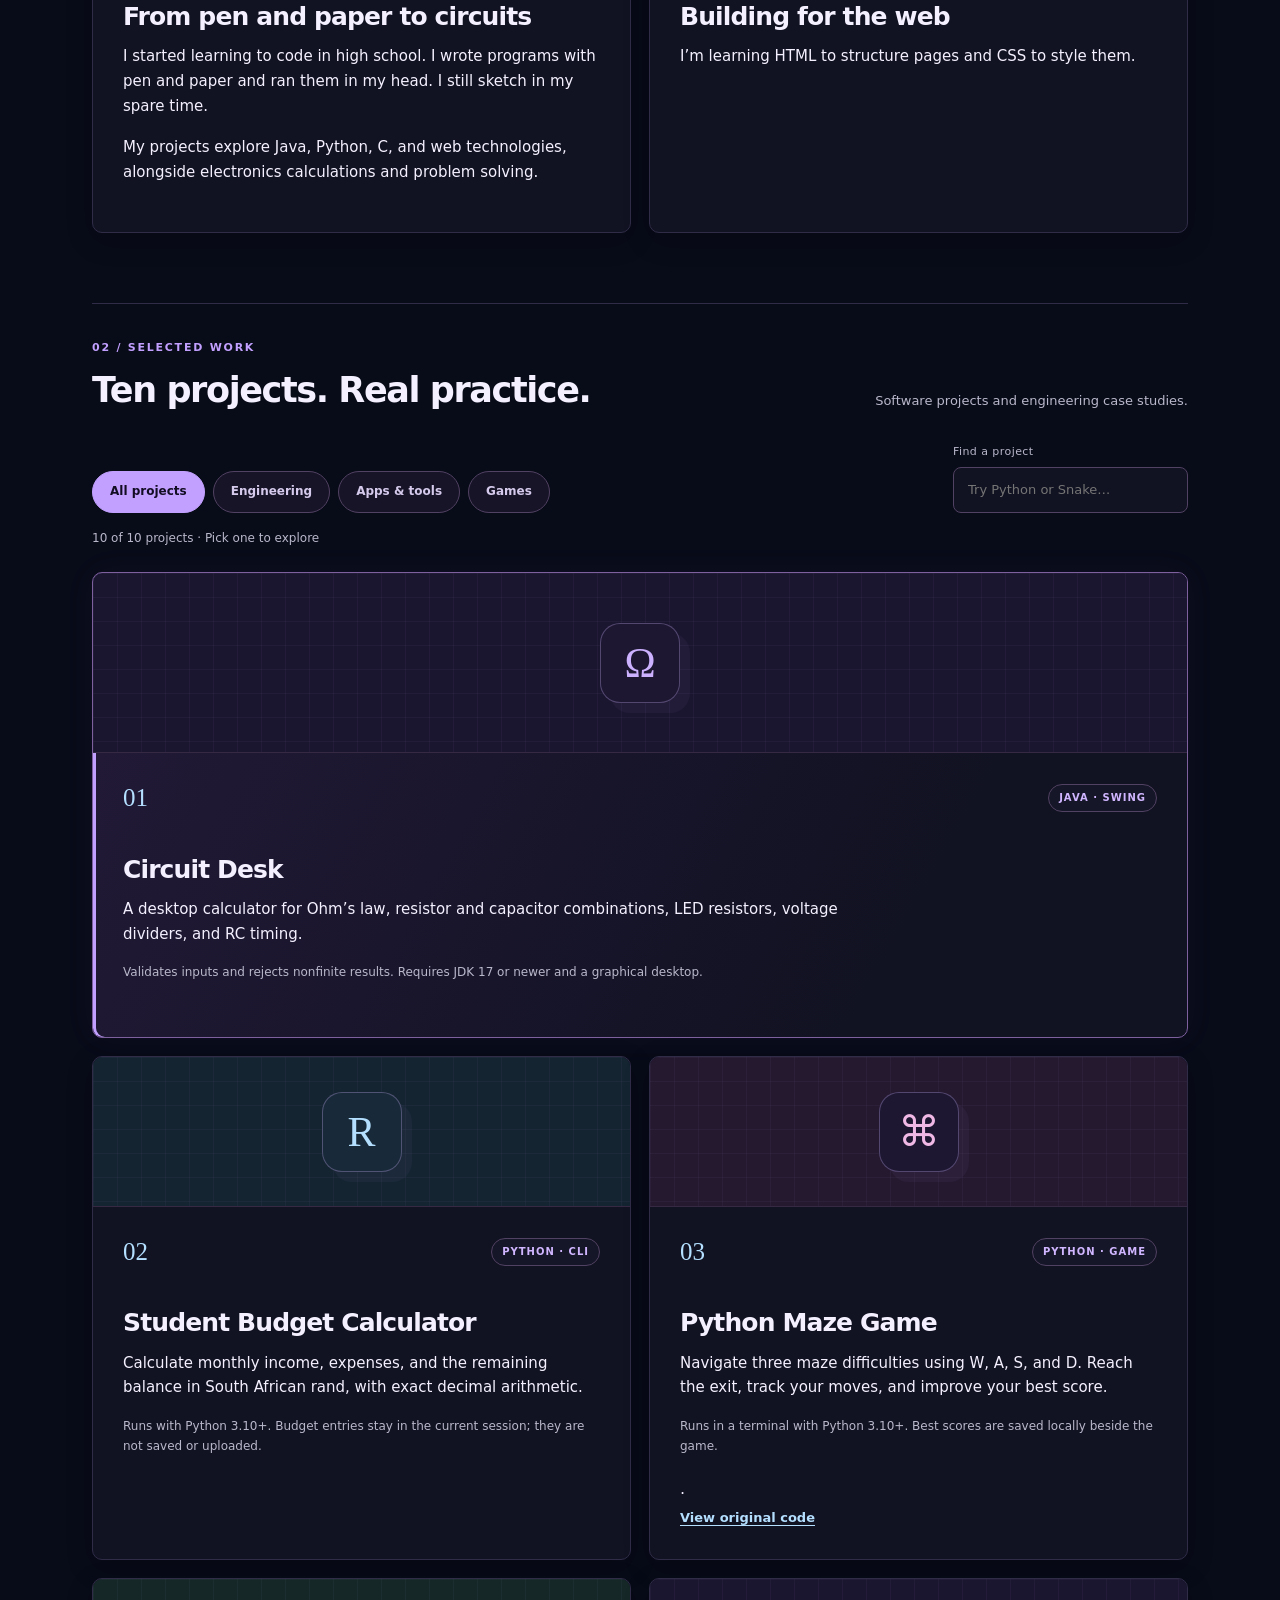
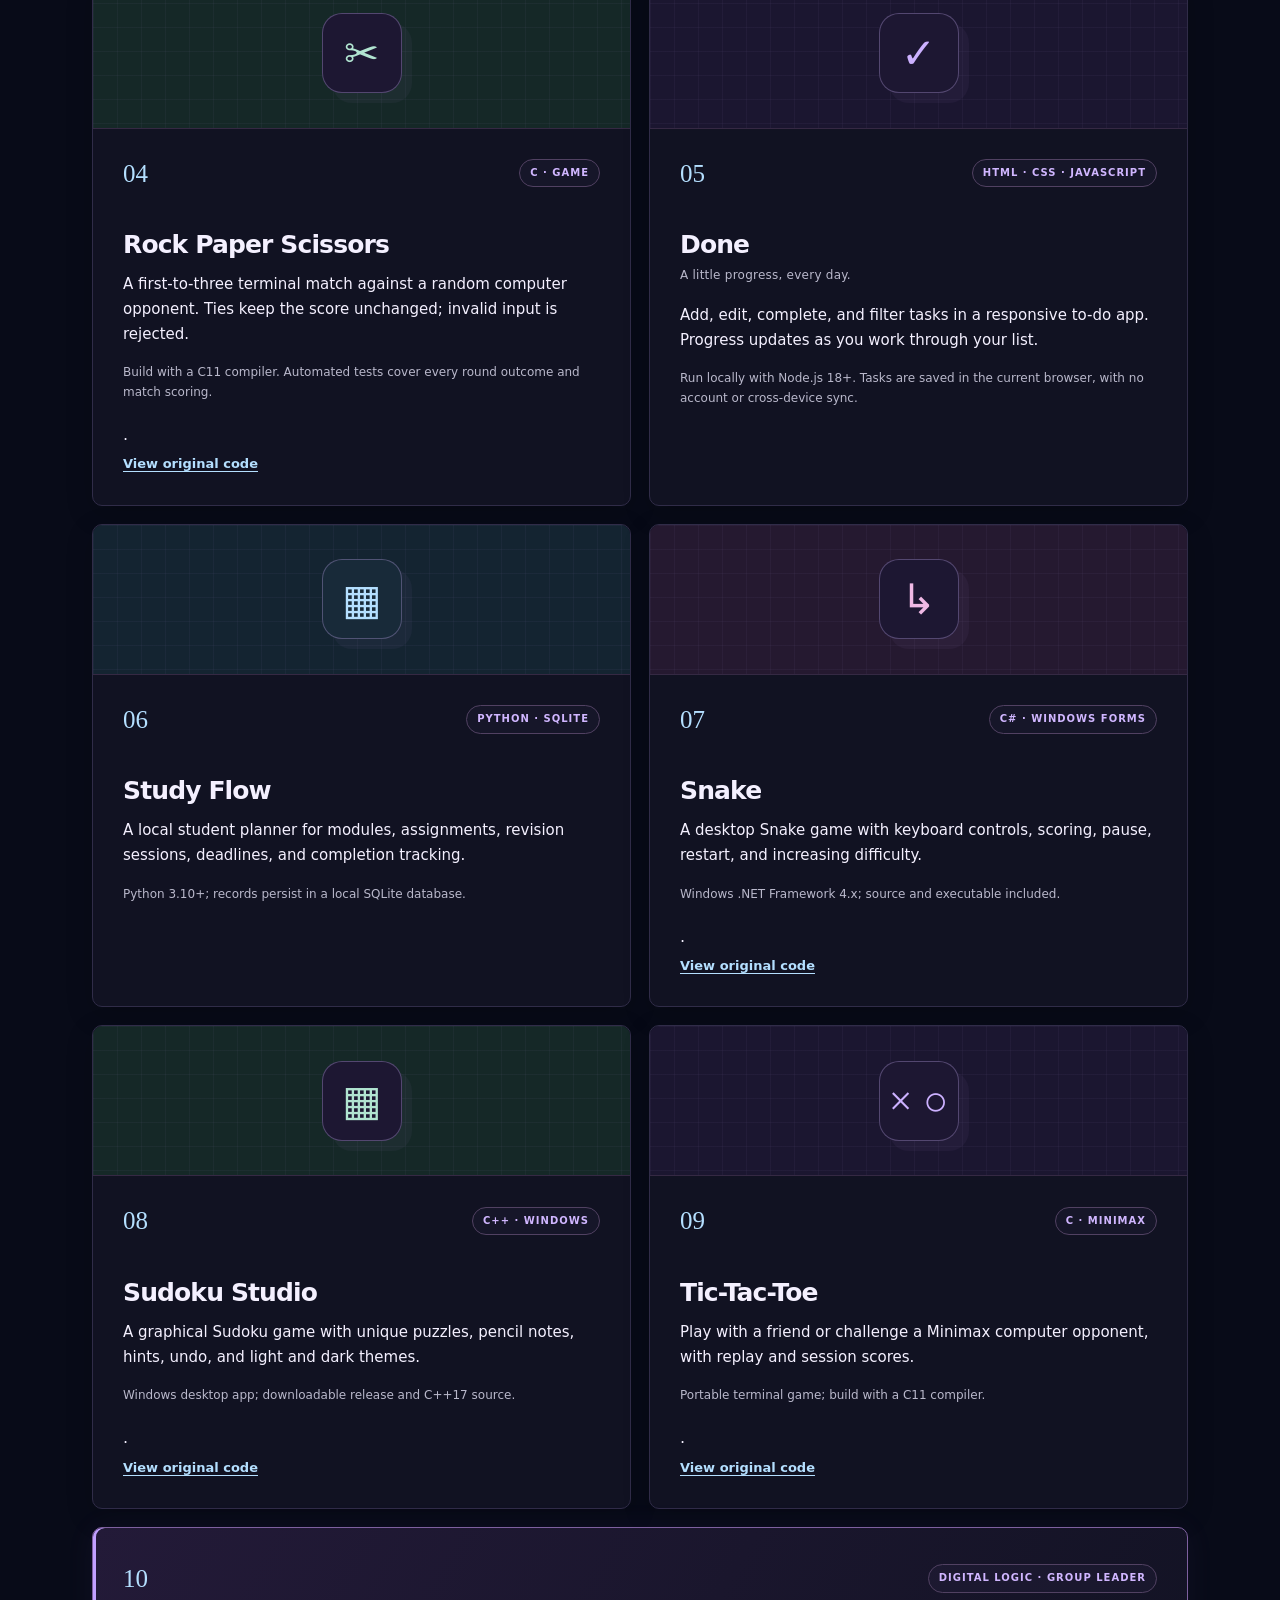
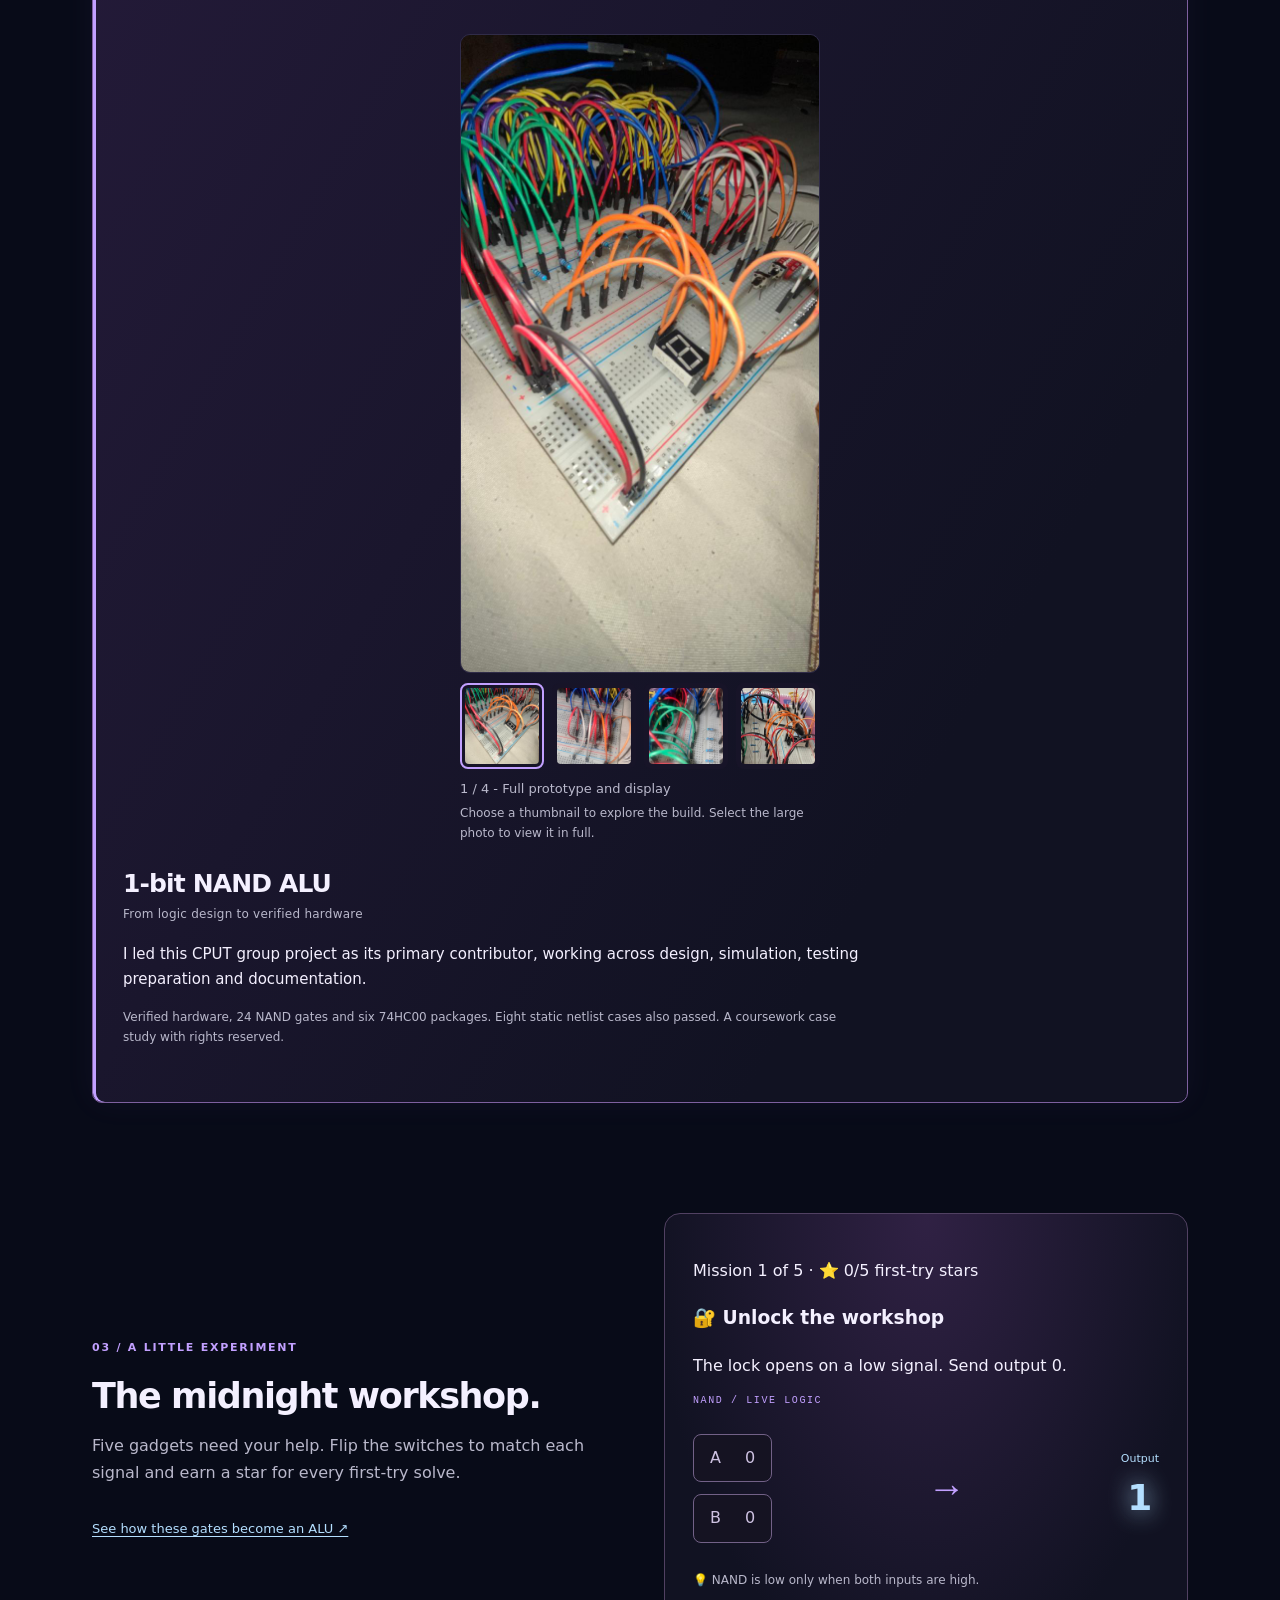
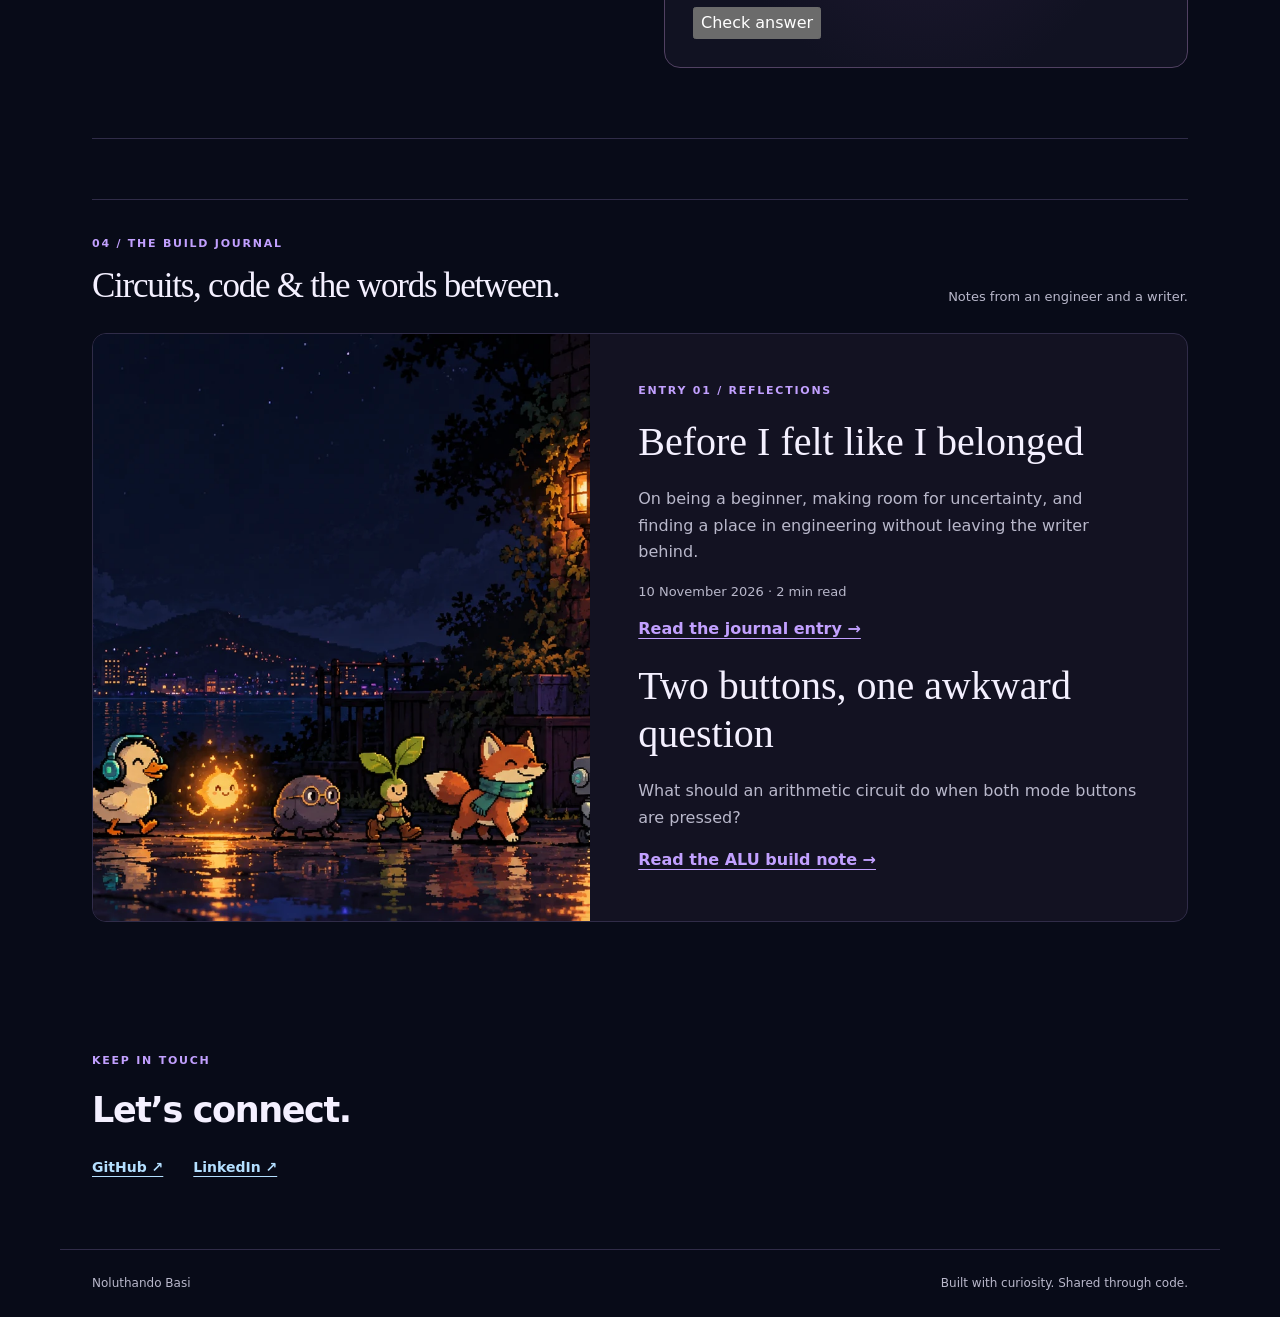
==== commit 5ca184b2: "Feature ALU case study and expand portfolio story" ====
--- a/index.html
+++ b/index.html
@@ -1,6 +1,7 @@
 <!doctype html>
 <html lang="en">
 <head>
+  <meta name="msvalidate.01" content="11738AA0E33FDAD83470766EB3700D22" />
   <meta name="google-site-verification" content="oSoXep8ZsE5KbeqKewen5kxkmQtbWNRojHRp8FeKR5E" />
   <meta charset="utf-8">
   <meta name="viewport" content="width=device-width, initial-scale=1">
@@ -29,7 +30,7 @@
   </style>
   <link rel="stylesheet" href="journal.css?v=1">
   <link rel="stylesheet" href="desk.css?v=1">
-  <script src="desk.js?v=4" defer></script>
+  <script src="desk.js?v=6" defer></script>
 </head>
 <body class="night-home">
   <a class="skip-link" href="#projects">Skip to projects</a>
@@ -44,7 +45,8 @@
       <p class="eyebrow">NOLUTHANDO BASI · COMPUTER ENGINEERING STUDENT</p>
       <h1 id="intro-title">Learning by<br><em>building things.</em></h1>
       <p class="lead">I build software tools and digital circuits at Cape Peninsula University of Technology.</p>
-      <div class="intro-actions"><a class="button" href="#projects">Explore the projects <span aria-hidden="true">↓</span></a><a class="journey-link" href="#about">Meet the engineer <span aria-hidden="true">↗</span></a></div>
+      <p class="lead">I led a group project to build a 1-bit NAND ALU and helped take it from simulation to a verified breadboard prototype.</p>
+      <div class="intro-actions"><a class="button" href="alu.html">Read the ALU case study <span aria-hidden="true">↗</span></a><a class="journey-link" href="#projects">Explore the projects <span aria-hidden="true">↓</span></a><a class="journey-link" href="#about">Meet the engineer <span aria-hidden="true">↗</span></a></div>
       </div>
       <span class="scene-caption" aria-hidden="true">A LITTLE CURIOSITY. A WORLD TO BUILD.</span>
     </section>
@@ -69,7 +71,7 @@
     <section id="about" class="contact" aria-labelledby="about-title">
       <div class="section-heading"><div><p class="eyebrow">01 / ABOUT ME</p><h2 id="about-title">Curiosity, circuits &amp; code.</h2></div></div>
       <div class="project-grid">
-        <article class="card"><p class="eyebrow">MY PROJECT TOOLKIT</p><h3>Programming &amp; electronics</h3><p>My projects explore Java, Python, C, and web technologies, alongside electronics calculations and problem solving.</p></article>
+        <article class="card"><p class="eyebrow">MY PROJECT TOOLKIT</p><h3>From pen and paper to circuits</h3><p>I started learning to code in high school. I wrote programs with pen and paper and ran them in my head. I still sketch in my spare time.</p><p>My projects explore Java, Python, C, and web technologies, alongside electronics calculations and problem solving.</p></article>
         <article class="card"><p class="eyebrow">CURRENTLY LEARNING</p><h3>Building for the web</h3><p>I’m learning HTML to structure pages and CSS to style them.</p></article>
       </div>
     </section>
@@ -167,7 +169,7 @@
       <div class="section-heading"><div><p class="eyebrow">04 / THE BUILD JOURNAL</p><h2 id="journal-title" class="journal-heading">Circuits, code &amp; the words between.</h2></div><p>Notes from an engineer and a writer.</p></div>
       <article class="journal-feature">
         <figure class="journal-cover"><img src="assets/night-workshop.webp" alt="" width="1672" height="941" loading="lazy"></figure>
-        <div class="journal-copy"><p class="eyebrow">ENTRY 01 / REFLECTIONS</p><h3>Before I felt like I belonged</h3><p>On being a beginner, making room for uncertainty, and finding a place in engineering without leaving the writer behind.</p><p class="journal-meta"><time datetime="2026-11-10">10 November 2026</time> · 2 min read</p><a href="journal.html#finding-my-place">Read the journal entry →</a></div>
+        <div class="journal-copy"><p class="eyebrow">ENTRY 01 / REFLECTIONS</p><h3>Before I felt like I belonged</h3><p>On being a beginner, making room for uncertainty, and finding a place in engineering without leaving the writer behind.</p><p class="journal-meta"><time datetime="2026-11-10">10 November 2026</time> · 2 min read</p><a href="journal.html#finding-my-place">Read the journal entry →</a><h3 style="margin-top:1.25rem">Two buttons, one awkward question</h3><p>What should an arithmetic circuit do when both mode buttons are pressed?</p><a href="journal.html#two-buttons">Read the ALU build note →</a></div>
       </article>
     </section>
     <section id="contact" class="contact" aria-labelledby="contact-title"><p class="eyebrow">KEEP IN TOUCH</p><h2 id="contact-title">Let’s connect.</h2><div class="contact-links"><a href="https://github.com/ZuluBarbie">GitHub ↗</a><a href="https://www.linkedin.com/in/noluthandobasi">LinkedIn ↗</a></div></section>
